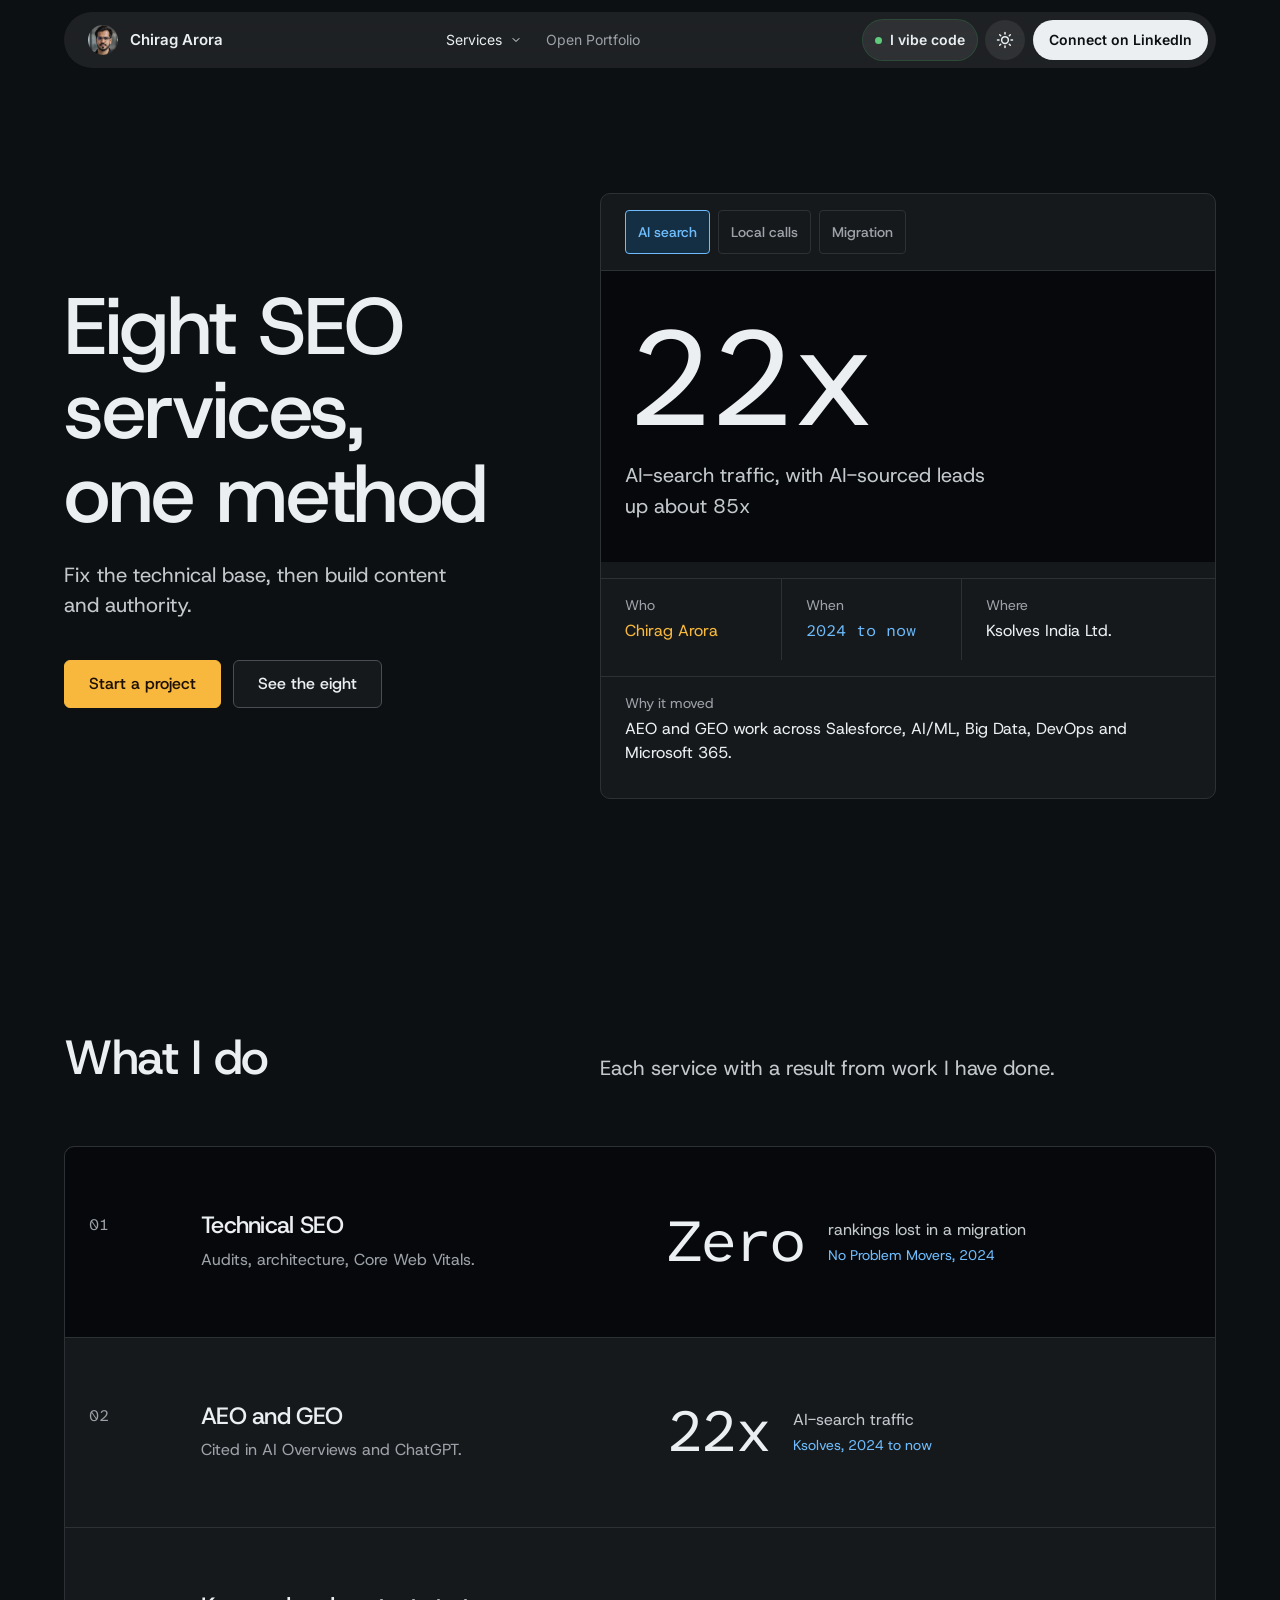
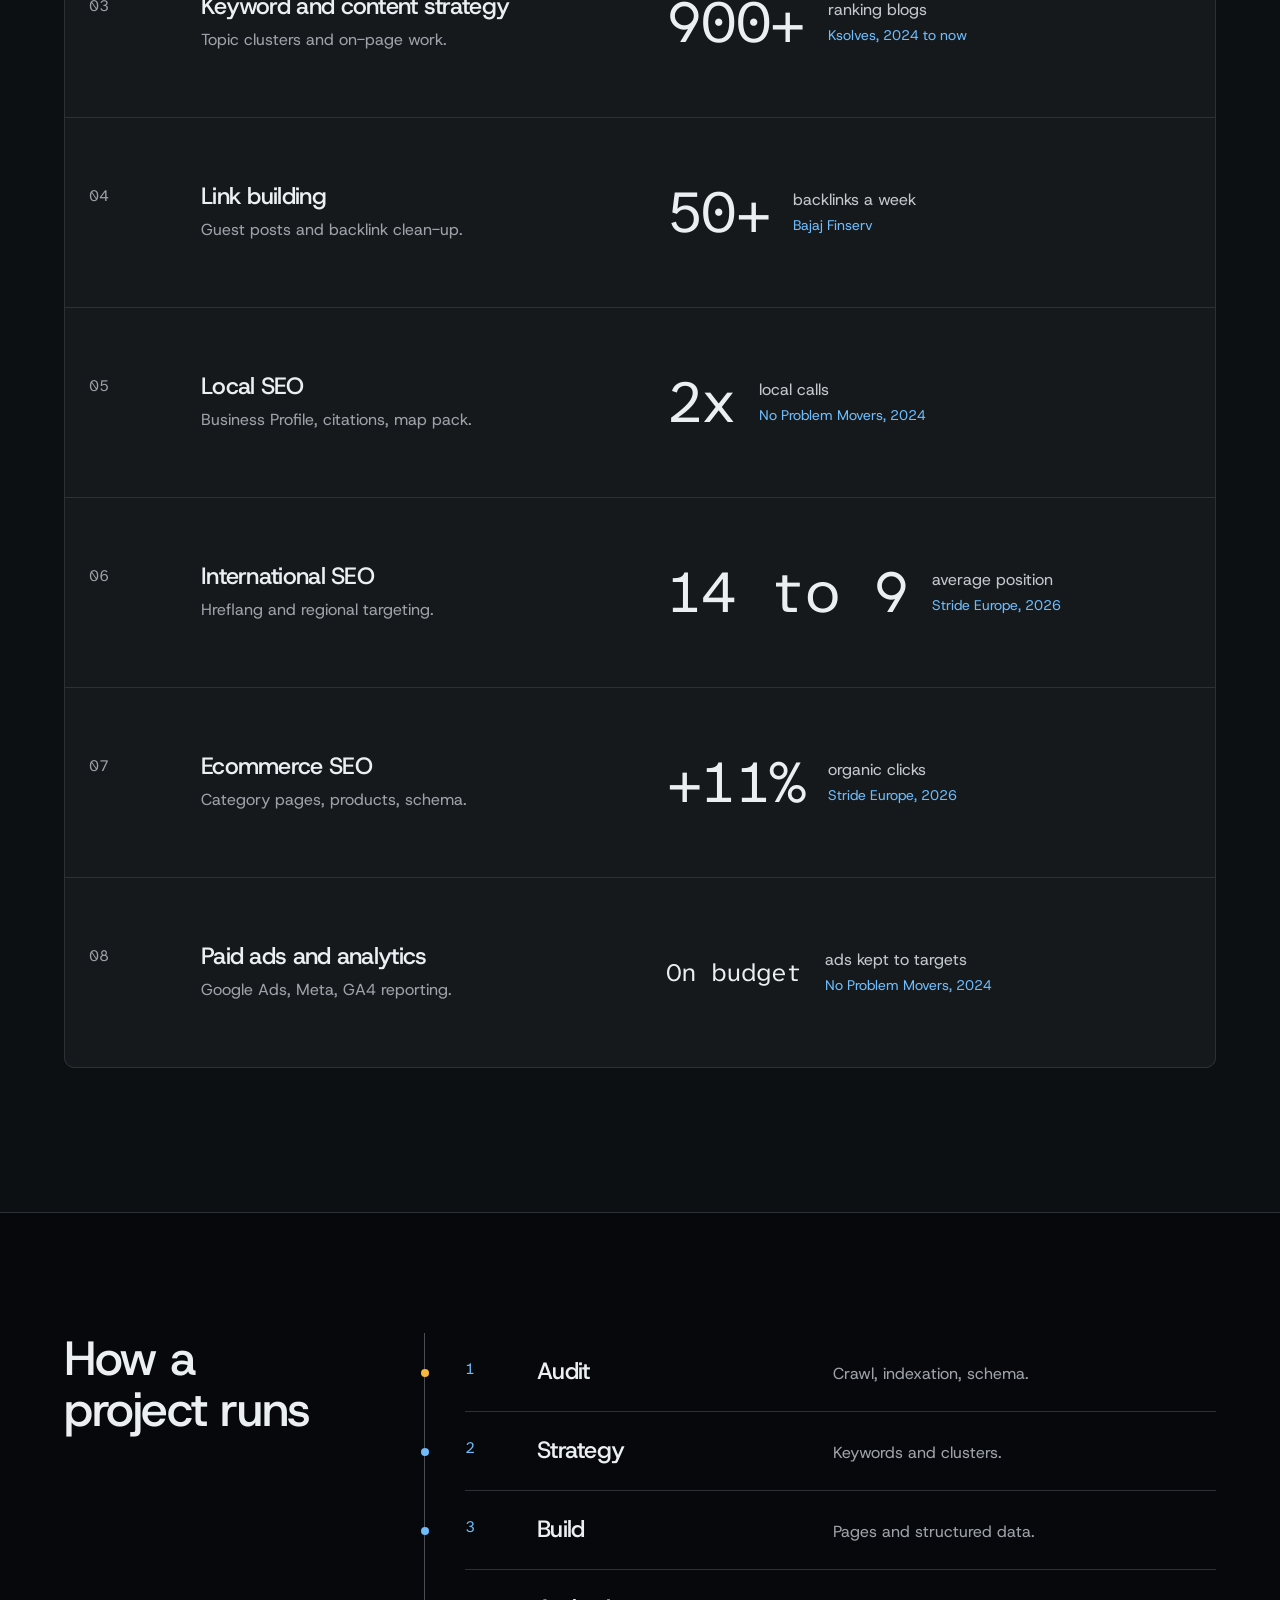
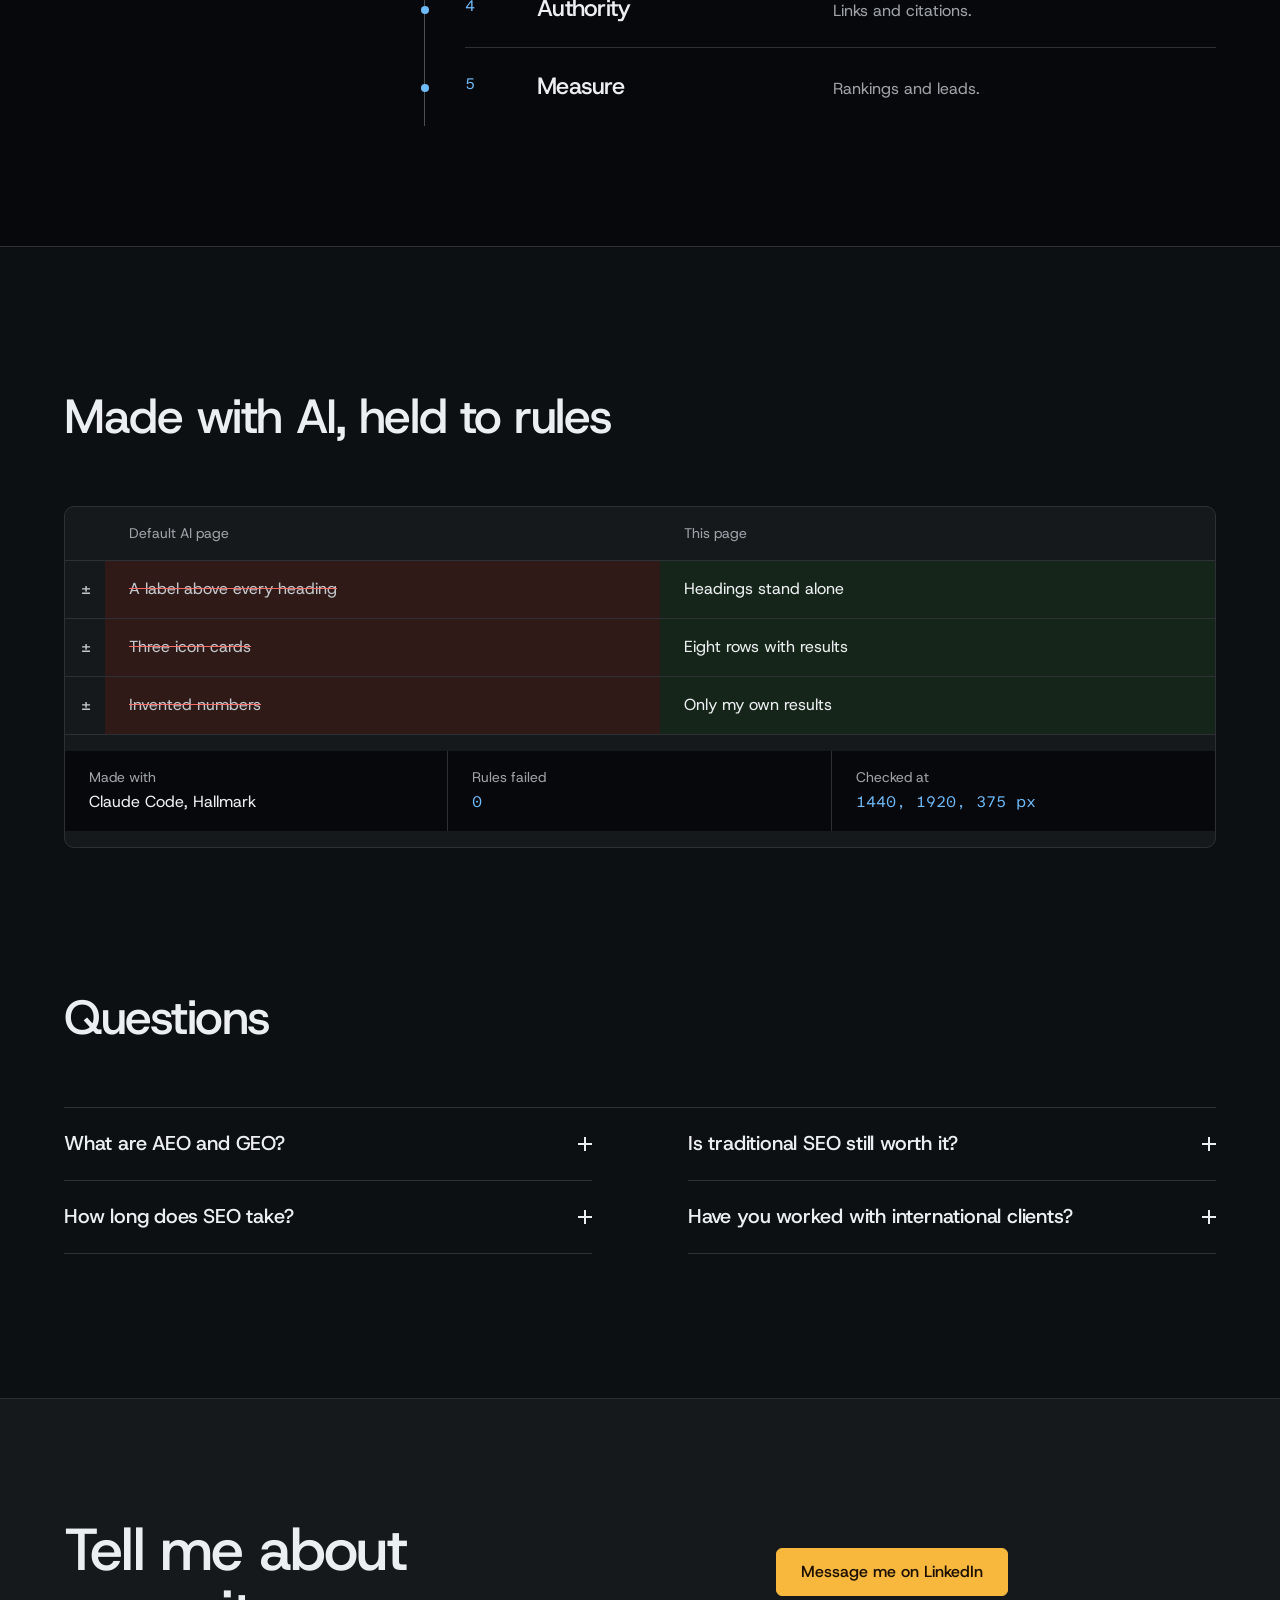
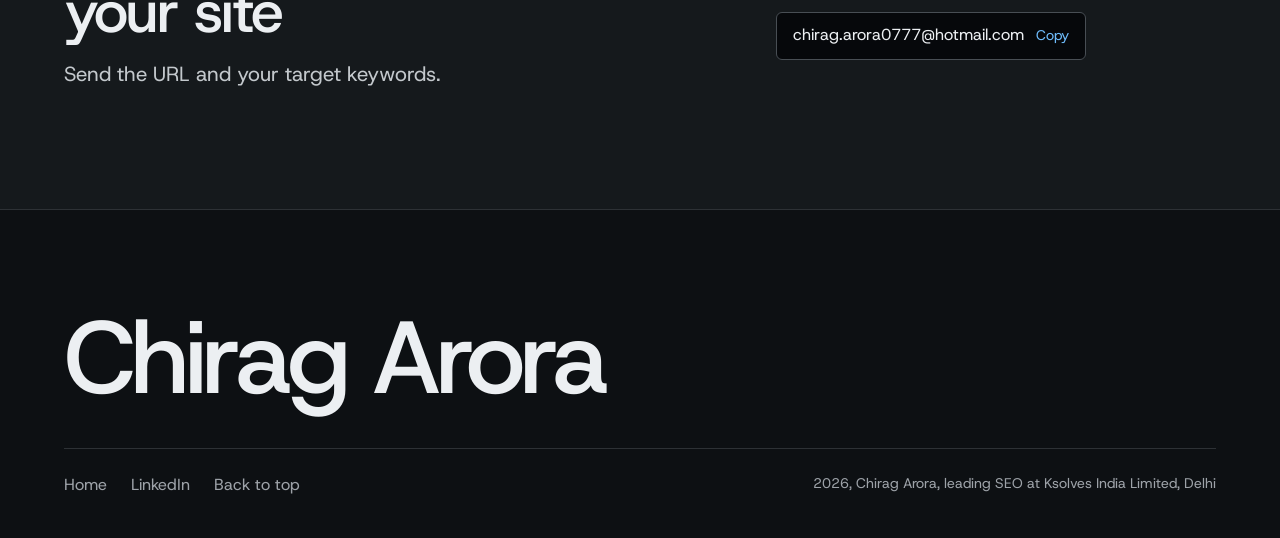
==== services/index.html @ da4d04bb "Add services page, services mega menu and Explore services link; update hero badge Co-Authored-By: C" ====
<!doctype html>
<html lang="en">
<head>
<meta charset="utf-8">
<meta name="viewport" content="width=device-width, initial-scale=1, viewport-fit=cover">
<meta name="robots" content="index, follow, max-image-preview:large, max-snippet:-1, max-video-preview:-1">
<title>SEO Services: Technical, AEO and GEO, International, Ecommerce | Chirag Arora</title>
<meta name="description" content="Eight SEO services from Chirag Arora, who leads SEO at Ksolves India Limited: technical SEO, AEO and GEO, keyword and content strategy, link building, local SEO, international SEO, ecommerce SEO, and paid ads with analytics.">
<link rel="canonical" href="https://ca0777.github.io/services/">
<link rel="icon" href="/favicon.svg" type="image/svg+xml">
<meta property="og:title" content="SEO Services | Chirag Arora">
<meta property="og:description" content="Technical SEO, AEO and GEO, keyword and content strategy, link building, local, international and ecommerce SEO.">
<meta property="og:url" content="https://ca0777.github.io/services/">
<meta property="og:image" content="https://ca0777.github.io/chirag-portrait.webp">
<meta name="twitter:card" content="summary_large_image">
<script>
  // Same saved-theme handling as the homepage: dark is the default.
  try { if (localStorage.getItem('theme') === 'light') document.documentElement.setAttribute('data-theme', 'light'); } catch (e) {}
</script>
<link rel="preconnect" href="https://fonts.googleapis.com">
<link rel="preconnect" href="https://fonts.gstatic.com" crossorigin>
<link href="https://fonts.googleapis.com/css2?family=Host+Grotesk:wght@400;500&family=Atkinson+Hyperlegible+Mono:wght@400;500&family=Inter:wght@400;500;600&display=swap" rel="stylesheet">
<link rel="stylesheet" href="page.css">
<script type="application/ld+json">
{
  "@context": "https://schema.org",
  "@type": "ProfessionalService",
  "@id": "https://ca0777.github.io/services/#service",
  "name": "SEO services by Chirag Arora",
  "url": "https://ca0777.github.io/services/",
  "provider": { "@id": "https://ca0777.github.io/#person" },
  "areaServed": ["India", "Canada", "Europe"],
  "hasOfferCatalog": {
    "@type": "OfferCatalog",
    "name": "SEO services",
    "itemListElement": [
      { "@type": "Offer", "itemOffered": { "@type": "Service", "name": "Technical SEO" } },
      { "@type": "Offer", "itemOffered": { "@type": "Service", "name": "AEO and GEO" } },
      { "@type": "Offer", "itemOffered": { "@type": "Service", "name": "Keyword and content strategy" } },
      { "@type": "Offer", "itemOffered": { "@type": "Service", "name": "Link building" } },
      { "@type": "Offer", "itemOffered": { "@type": "Service", "name": "Local SEO" } },
      { "@type": "Offer", "itemOffered": { "@type": "Service", "name": "International SEO" } },
      { "@type": "Offer", "itemOffered": { "@type": "Service", "name": "Ecommerce SEO" } },
      { "@type": "Offer", "itemOffered": { "@type": "Service", "name": "Paid ads and analytics" } }
    ]
  }
}
</script>
<noscript><style>.mega, .vibe-dropdown { display: none; }</style></noscript>
</head>
<body>

<header class="nav">
<div class="container">
<div class="nav-inner">
<a class="brand" href="../"><img src="../chirag-headshot.webp" alt="" width="30" height="30">Chirag Arora</a>
<ul class="nav-links" aria-label="Sections">
<li class="has-mega">
<button class="mega-trigger" type="button" aria-expanded="false" aria-controls="mega" aria-current="page">Services
<svg viewBox="0 0 24 24" aria-hidden="true"><path d="M6 9l6 6 6-6"/></svg></button>
<div class="mega" id="mega">
<div class="mega-panel">
<div class="mega-lead">
<div class="reading measured">22x<small>AI-search traffic at Ksolves India Ltd., 2024 to now</small></div>
<h3>SEO and AI-search growth for teams in India, Canada and Europe</h3>
<a class="btn" href="./#ledger">Explore services</a>
</div>
<div class="mega-body">
<a class="mega-title" href="./">Services</a>
<ul class="mega-list">
<li><a href="./#technical-seo"><span class="mega-ic"><svg viewBox="0 0 24 24" aria-hidden="true"><path d="M14.7 6.3a4 4 0 0 0-5.4 5.4L3 18l3 3 6.3-6.3a4 4 0 0 0 5.4-5.4l-2.6 2.6-2.4-.6-.6-2.4z"/></svg></span><span><strong>Technical SEO</strong><span>Crawl, render and index every page</span></span></a></li>
<li><a href="./#aeo-geo"><span class="mega-ic"><svg viewBox="0 0 24 24" aria-hidden="true"><path d="M12 3l2.4 5.6L20 11l-5.6 2.4L12 19l-2.4-5.6L4 11l5.6-2.4z"/></svg></span><span><strong>AEO and GEO</strong><span>Get cited in AI answers</span></span></a></li>
<li><a href="./#content-strategy"><span class="mega-ic"><svg viewBox="0 0 24 24" aria-hidden="true"><path d="M4 19V5M4 19h16M8 15l3-4 3 2 5-6"/></svg></span><span><strong>Keyword and content strategy</strong><span>Topics buyers actually search</span></span></a></li>
<li><a href="./#link-building"><span class="mega-ic"><svg viewBox="0 0 24 24" aria-hidden="true"><path d="M10 13a5 5 0 0 0 7.5.5l3-3a5 5 0 0 0-7-7l-1.7 1.7M14 11a5 5 0 0 0-7.5-.5l-3 3a5 5 0 0 0 7 7l1.7-1.7"/></svg></span><span><strong>Link building</strong><span>Authority from real mentions</span></span></a></li>
<li><a href="./#local-seo"><span class="mega-ic"><svg viewBox="0 0 24 24" aria-hidden="true"><path d="M12 21s-7-6.2-7-11.5A7 7 0 0 1 19 9.5C19 14.8 12 21 12 21z"/><circle cx="12" cy="9.5" r="2.5"/></svg></span><span><strong>Local SEO</strong><span>Profiles, citations, map pack</span></span></a></li>
<li><a href="./#international-seo"><span class="mega-ic"><svg viewBox="0 0 24 24" aria-hidden="true"><circle cx="12" cy="12" r="9"/><path d="M3 12h18M12 3c2.8 3 2.8 15 0 18M12 3c-2.8 3-2.8 15 0 18"/></svg></span><span><strong>International SEO</strong><span>Hreflang and regional markets</span></span></a></li>
<li><a href="./#ecommerce-seo"><span class="mega-ic"><svg viewBox="0 0 24 24" aria-hidden="true"><path d="M3 4h2.5l2.2 10.5h9.6L19.5 7H6.4"/><circle cx="9" cy="19" r="1.4"/><circle cx="17" cy="19" r="1.4"/></svg></span><span><strong>Ecommerce SEO</strong><span>Category and product pages</span></span></a></li>
<li><a href="./#paid-analytics"><span class="mega-ic"><svg viewBox="0 0 24 24" aria-hidden="true"><circle cx="12" cy="12" r="9"/><circle cx="12" cy="12" r="5"/><circle cx="12" cy="12" r="1"/></svg></span><span><strong>Paid ads and analytics</strong><span>Lead-gen with GA4 reporting</span></span></a></li>
</ul>
<div class="mega-foot"><span>Not sure which fits? Tell me about the site.</span><a class="btn" href="https://www.linkedin.com/in/chiragarora0777/" target="_blank" rel="noopener">Start a project</a></div>
</div>
</div>
</div>
</li>
<li><a href="../">Open Portfolio</a></li>
</ul>
<div class="nav-actions">
<div class="vibe-menu">
<button class="vibe-trigger" type="button" aria-haspopup="true" aria-expanded="false" aria-controls="vibe-dropdown"><span class="vibe-dot" aria-hidden="true"></span>I vibe code</button>
<div class="vibe-dropdown" id="vibe-dropdown" role="menu">
<a href="https://ca0777.github.io/freeware-work-activity-tracker/" target="_blank" rel="noopener" role="menuitem"><span><strong>Work Activity Tracker</strong><small>Live app</small></span><svg viewBox="0 0 24 24" aria-hidden="true"><path d="M7 17 17 7M8 7h9v9"/></svg></a>
<a href="https://ca0777.github.io/seo-release-guard/" target="_blank" rel="noopener" role="menuitem"><span><strong>SEO Release Guard</strong><small>Free Chrome extension</small></span><svg viewBox="0 0 24 24" aria-hidden="true"><path d="M7 17 17 7M8 7h9v9"/></svg></a>
</div>
</div>
<button class="theme-toggle" type="button" aria-label="Switch to light mode" title="Switch to light mode">
<svg viewBox="0 0 24 24" aria-hidden="true"><circle cx="12" cy="12" r="4.5"/><path d="M12 2v2M12 20v2M4.9 4.9l1.4 1.4M17.7 17.7l1.4 1.4M2 12h2M20 12h2M4.9 19.1l1.4-1.4M17.7 6.3l1.4-1.4"/></svg>
</button>
<a class="nbtn" href="https://www.linkedin.com/in/chiragarora0777/" target="_blank" rel="noopener"><span class="hide-sm">Connect on&nbsp;</span>LinkedIn</a>
</div>
</div>
</div>
</header>

<main>

<section class="hero" aria-labelledby="h1">
<div class="container hero-grid">
<div>
<h1 id="h1">Eight SEO services, one method</h1>
<p class="lead">Fix the technical base, then build content and authority.</p>
<div class="actions">
<a class="btn" href="https://www.linkedin.com/in/chiragarora0777/" target="_blank" rel="noopener">Start a project</a>
<a class="btn btn--quiet" href="#ledger">See the eight</a>
</div>
</div>
<div class="reading-panel" id="reading" aria-live="polite">
<div class="rp-head">
<div class="rp-chips" role="group" aria-label="Choose a result">
<button class="chip" type="button" data-r="0" aria-pressed="true">AI search</button>
<button class="chip" type="button" data-r="1" aria-pressed="false">Local calls</button>
<button class="chip" type="button" data-r="2" aria-pressed="false">Migration</button>
</div>
</div>
<output class="rp-body">
<div class="rp-value" id="rv">22x</div>
<p class="rp-what" id="rw">AI-search traffic, with AI-sourced leads up about 85x</p>
</output>
<dl class="rp-meta">
<div><dt>Who</dt><dd class="who">Chirag Arora</dd></div>
<div><dt>When</dt><dd class="when measured" id="rt">2024 to now</dd></div>
<div><dt>Where</dt><dd id="rc">Ksolves India Ltd.</dd></div>
</dl>
<dl class="rp-why"><dt>Why it moved</dt><dd id="ry">AEO and GEO work across Salesforce, AI/ML, Big Data, DevOps and Microsoft 365.</dd></dl>
</div>
</div>
</section>

<section class="ledger-sec" id="ledger" aria-labelledby="h-ledger">
<div class="container">
<div class="sec-head">
<h2 id="h-ledger">What I do</h2>
<p class="lead">Each service with a result from work I have done.</p>
</div>
<ol class="ledger">
<li class="row row--lead" id="technical-seo">
<div><h3>Technical SEO</h3><p>Audits, architecture, Core Web Vitals.</p></div>
<div class="proof"><span class="v">Zero</span><span class="what">rankings lost in a migration<span class="src">No Problem Movers, 2024</span></span></div>
</li>
<li class="row" id="aeo-geo">
<div><h3>AEO and GEO</h3><p>Cited in AI Overviews and ChatGPT.</p></div>
<div class="proof"><span class="v">22x</span><span class="what">AI-search traffic<span class="src">Ksolves, 2024 to now</span></span></div>
</li>
<li class="row" id="content-strategy">
<div><h3>Keyword and content strategy</h3><p>Topic clusters and on-page work.</p></div>
<div class="proof"><span class="v">900+</span><span class="what">ranking blogs<span class="src">Ksolves, 2024 to now</span></span></div>
</li>
<li class="row" id="link-building">
<div><h3>Link building</h3><p>Guest posts and backlink clean-up.</p></div>
<div class="proof"><span class="v">50+</span><span class="what">backlinks a week<span class="src">Bajaj Finserv</span></span></div>
</li>
<li class="row" id="local-seo">
<div><h3>Local SEO</h3><p>Business Profile, citations, map pack.</p></div>
<div class="proof"><span class="v">2x</span><span class="what">local calls<span class="src">No Problem Movers, 2024</span></span></div>
</li>
<li class="row" id="international-seo">
<div><h3>International SEO</h3><p>Hreflang and regional targeting.</p></div>
<div class="proof"><span class="v">14 to 9</span><span class="what">average position<span class="src">Stride Europe, 2026</span></span></div>
</li>
<li class="row" id="ecommerce-seo">
<div><h3>Ecommerce SEO</h3><p>Category pages, products, schema.</p></div>
<div class="proof"><span class="v">+11%</span><span class="what">organic clicks<span class="src">Stride Europe, 2026</span></span></div>
</li>
<li class="row" id="paid-analytics">
<div><h3>Paid ads and analytics</h3><p>Google Ads, Meta, GA4 reporting.</p></div>
<div class="proof"><span class="v v--text">On budget</span><span class="what">ads kept to targets<span class="src">No Problem Movers, 2024</span></span></div>
</li>
</ol>
</div>
</section>

<section class="trail-sec" aria-labelledby="h-trail">
<div class="container trail-wrap">
<h2 id="h-trail">How a project runs</h2>
<ol class="trail">
<li><div><h3>Audit</h3><p>Crawl, indexation, schema.</p></div></li>
<li><div><h3>Strategy</h3><p>Keywords and clusters.</p></div></li>
<li><div><h3>Build</h3><p>Pages and structured data.</p></div></li>
<li><div><h3>Authority</h3><p>Links and citations.</p></div></li>
<li><div><h3>Measure</h3><p>Rankings and leads.</p></div></li>
</ol>
</div>
</section>

<section class="diff-sec" aria-labelledby="h-diff">
<div class="container">
<div class="sec-head sec-head--solo">
<h2 id="h-diff">Made with AI, held to rules</h2>
</div>
<div class="diff" role="table" aria-label="What changed from a default AI page">
<div class="diff-cols" role="row"><span role="columnheader"></span><span role="columnheader">Default AI page</span><span role="columnheader">This page</span></div>
<div class="diff-row" role="row"><b role="cell">&plusmn;</b><span class="minus" role="cell">A label above every heading</span><span class="plus" role="cell">Headings stand alone</span></div>
<div class="diff-row" role="row"><b role="cell">&plusmn;</b><span class="minus" role="cell">Three icon cards</span><span class="plus" role="cell">Eight rows with results</span></div>
<div class="diff-row" role="row"><b role="cell">&plusmn;</b><span class="minus" role="cell">Invented numbers</span><span class="plus" role="cell">Only my own results</span></div>
<dl class="diff-note">
<div><dt>Made with</dt><dd>Claude Code, Hallmark</dd></div>
<div><dt>Rules failed</dt><dd class="measured" id="lint-fail">0</dd></div>
<div><dt>Checked at</dt><dd class="measured">1440, 1920, 375 px</dd></div>
</dl>
</div>
</div>
</section>

<section class="faq-sec" id="faq" aria-labelledby="h-faq">
<div class="container faq-wrap">
<h2 id="h-faq">Questions</h2>
<div class="faqs">
<details class="faq"><summary><span>What are AEO and GEO?</span><span class="faq-ic" aria-hidden="true"></span></summary>
<p>Work that gets your brand cited in AI answers.</p></details>
<details class="faq"><summary><span>Is traditional SEO still worth it?</span><span class="faq-ic" aria-hidden="true"></span></summary>
<p>Yes. AI answers pull from pages that already rank.</p></details>
<details class="faq"><summary><span>How long does SEO take?</span><span class="faq-ic" aria-hidden="true"></span></summary>
<p>Technical fixes in weeks, content in three to six months.</p></details>
<details class="faq"><summary><span>Have you worked with international clients?</span><span class="faq-ic" aria-hidden="true"></span></summary>
<p>Yes. India, Canada and Europe.</p></details>
</div>
</div>
</div>
</section>

<section class="close" id="contact" aria-labelledby="h-close">
<div class="container close-grid">
<div>
<h2 id="h-close">Tell me about your site</h2>
<p class="lead">Send the URL and your target keywords.</p>
</div>
<div class="side">
<a class="btn" href="https://www.linkedin.com/in/chiragarora0777/" target="_blank" rel="noopener">Message me on LinkedIn</a>
<button class="copy" id="copy-email" type="button" data-copy="chirag.arora0777@hotmail.com"><span>chirag.arora0777@hotmail.com</span><small>Copy</small></button>
</div>
</div>
</section>

</main>

<footer>
<div class="container">
<p class="mast">Chirag Arora</p>
<nav class="foot-links" aria-label="Footer">
<a href="../">Home</a>
<a href="https://www.linkedin.com/in/chiragarora0777/" target="_blank" rel="noopener">LinkedIn</a>
<a href="#h1">Back to top</a>
<span>2026, Chirag Arora, leading SEO at Ksolves India Limited, Delhi</span>
</nav>
</div>
</footer>

<script>
(function () {
  var R = [
    { v: '22x', w: 'AI-search traffic, with AI-sourced leads up about 85x', t: '2024 to now', c: 'Ksolves India Ltd.', y: 'AEO and GEO work across Salesforce, AI/ML, Big Data, DevOps and Microsoft 365.' },
    { v: '2x', w: 'Local calls from the Mississauga location', t: '2024', c: 'No Problem Movers', y: 'Owned local SEO for the moving company’s Mississauga branch in Ontario, Canada.' },
    { v: 'Zero', w: 'Rankings lost moving the site from Wix to WordPress', t: '2024', c: 'No Problem Movers', y: 'Migrated the full site across platforms, keeping every ranking.' }
  ];
  var chips = [].slice.call(document.querySelectorAll('.rp-chips .chip'));
  function show(i) {
    var r = R[i];
    document.getElementById('rv').textContent = r.v;
    document.getElementById('rw').textContent = r.w;
    document.getElementById('rt').textContent = r.t;
    document.getElementById('rc').textContent = r.c;
    document.getElementById('ry').textContent = r.y;
    chips.forEach(function (c, j) { c.setAttribute('aria-pressed', j === i ? 'true' : 'false'); });
  }
  chips.forEach(function (c, i) { c.addEventListener('click', function () { show(i); }); });

  // Services mega menu: opens on hover (CSS), on click for touch and keyboard, closes on Escape or outside click
  var mm = document.querySelector('.has-mega'), mt = document.querySelector('.mega-trigger');
  mt.addEventListener('click', function () { var o = mm.classList.toggle('open'); mt.setAttribute('aria-expanded', o ? 'true' : 'false'); });
  document.addEventListener('click', function (e) { if (!mm.contains(e.target)) { mm.classList.remove('open'); mt.setAttribute('aria-expanded', 'false'); } });
  document.addEventListener('keydown', function (e) { if (e.key === 'Escape') { mm.classList.remove('open'); mt.setAttribute('aria-expanded', 'false'); } });

  // Vibe menu, as on the homepage
  var vibeMenu = document.querySelector('.vibe-menu'), vibeTrigger = document.querySelector('.vibe-trigger');
  vibeTrigger.addEventListener('click', function () { var o = vibeMenu.classList.toggle('open'); vibeTrigger.setAttribute('aria-expanded', o ? 'true' : 'false'); });
  document.addEventListener('click', function (e) { if (!vibeMenu.contains(e.target)) { vibeMenu.classList.remove('open'); vibeTrigger.setAttribute('aria-expanded', 'false'); } });
  document.addEventListener('keydown', function (e) { if (e.key === 'Escape') { vibeMenu.classList.remove('open'); vibeTrigger.setAttribute('aria-expanded', 'false'); vibeTrigger.focus(); } });

  // Copy email
  var cp = document.getElementById('copy-email');
  cp.addEventListener('click', function () {
    var s = cp.querySelector('small');
    if (navigator.clipboard) navigator.clipboard.writeText(cp.getAttribute('data-copy')).then(function () { s.textContent = 'Copied'; setTimeout(function () { s.textContent = 'Copy'; }, 1800); }, function () {});
  });

  // Theme toggle (shares the homepage's saved choice)
  var root = document.documentElement, btn = document.querySelector('.theme-toggle');
  btn.addEventListener('click', function () {
    var light = root.getAttribute('data-theme') !== 'light';
    if (light) root.setAttribute('data-theme', 'light'); else root.removeAttribute('data-theme');
    try { localStorage.setItem('theme', light ? 'light' : 'dark'); } catch (e) {}
  });
})();
</script>
</body>
</html>
---- services/page.css ----
/* Hallmark · shape: Ledger index (own composition) · genre: modern-minimal · theme: Console (deal 3/3, seed seo-services-pillar-senior-9f2d·945aabde·2026-11-11·r0) · job: hire · draw: manual
 * hero: Stage · nav: floating pill (the site-wide nav, kept as asked) · footer: mast · imagery: none, the readings are the pictures · signature: the 22x reading switcher in the hero · console: graphite
 * axes: dark/grotesk-sans/chromatic-amber · posture: restrained · contrast: pass · fold: pass · v2.0.0 */
/* Hallmark · pre-emit critique: P4 H4 E4 S4 R4 V4 · weakest: S, the ledger rows could belong to any consultant; each row now carries its own measured result and client from the real record */
/* Hallmark · waive 42 · floating pill nav with the vibe menu and links · the user asked for the same top menu as the rest of the site, a floating pill, and named the Services hover panel */
@import url("./tokens.css");
@import url("./base.css");

:root {
  --font-nav: "Inter", ui-sans-serif, system-ui, sans-serif;
  --nav-glass: color-mix(in oklab, var(--color-ink) 8%, transparent);
  --nav-glass-hover: color-mix(in oklab, var(--color-ink) 14%, transparent);
  --ok-ring: color-mix(in oklab, var(--color-ok) 24%, transparent);
  --ok-ring-strong: color-mix(in oklab, var(--color-ok) 46%, transparent);
  --ok-halo: color-mix(in oklab, var(--color-ok) 10%, transparent);
  --menu-shadow: 0 24px 70px color-mix(in oklab, var(--color-paper-3) 70%, transparent);
  --rule-soft: color-mix(in oklab, var(--color-rule) 70%, transparent);
}

/* ---------- Nav: the site-wide floating pill ---------- */
.nav { position: sticky; top: 0; z-index: var(--z-sticky-nav); padding-block: var(--space-sm); font-family: var(--font-nav); }
.nav-inner { display: flex; align-items: center; justify-content: space-between; gap: var(--space-md); background: var(--nav-glass); -webkit-backdrop-filter: blur(16px); backdrop-filter: blur(16px); border-radius: 40px; padding: var(--space-xs) var(--space-xs) var(--space-xs) var(--space-lg); }
.brand { display: flex; align-items: center; gap: var(--space-sm); font-weight: 600; font-size: 15px; white-space: nowrap; text-decoration: none; }
.brand img { width: 30px; height: 30px; border-radius: 50%; object-fit: cover; }
.nav-links { display: flex; align-items: center; gap: var(--space-lg); font-size: 14px; color: var(--color-muted); list-style: none; margin: 0; padding: 0; }
.nav-links a, .nav-links button { white-space: nowrap; color: inherit; text-decoration: none; transition: color var(--dur-short) var(--ease-out); }
.nav-links a:hover, .nav-links button:hover, .nav-links [aria-current="page"] { color: var(--color-ink); }
.nav-actions { display: flex; align-items: center; gap: var(--space-xs); }
.nbtn { display: inline-flex; align-items: center; min-height: 40px; padding: 0 var(--space-md); border: 0; border-radius: 40px; font: 600 14px/1 var(--font-nav); white-space: nowrap; cursor: pointer; text-decoration: none; background: var(--color-ink); color: var(--color-paper); transition: transform var(--dur-short) var(--ease-out), background-color var(--dur-short) var(--ease-out); }
.nbtn:hover { background: var(--color-ink-2); }
.nbtn:active { transform: translateY(1px); }
.nbtn:disabled, .nbtn[aria-disabled="true"] { opacity: .55; cursor: not-allowed; }
.theme-toggle { width: 40px; height: 40px; border: 0; border-radius: 50%; background: var(--nav-glass); color: var(--color-ink); display: grid; place-items: center; cursor: pointer; transition: background-color var(--dur-short) var(--ease-out); }
.theme-toggle:hover { background: var(--nav-glass-hover); }
.theme-toggle svg { width: 18px; height: 18px; fill: none; stroke: currentColor; stroke-width: 2; stroke-linecap: round; stroke-linejoin: round; }

/* Vibe menu (kept from the live site) */
.vibe-menu { position: relative; isolation: isolate; }
.vibe-trigger { height: 40px; padding: 0 var(--space-sm); border: 0; border-radius: 40px; background: var(--nav-glass); color: var(--color-ink); cursor: pointer; display: flex; align-items: center; gap: var(--space-xs); font: 600 14px/1 var(--font-nav); position: relative; box-shadow: 0 0 0 1px var(--ok-ring); transition: background-color var(--dur-short) var(--ease-out); }
.vibe-trigger:hover, .vibe-menu.open .vibe-trigger, .vibe-menu:focus-within .vibe-trigger { background: var(--color-paper-2); }
.vibe-dot { width: 7px; height: 7px; flex: none; border-radius: 50%; background: var(--color-ok); }
.vibe-dropdown { position: absolute; top: calc(100% + 12px); right: 0; width: 290px; padding: var(--space-xs); border-radius: 16px; background: var(--color-paper-2); box-shadow: var(--menu-shadow); opacity: 0; visibility: hidden; transition: opacity var(--dur-short) var(--ease-out), visibility var(--dur-short); z-index: var(--z-dropdown); }
.vibe-menu:hover .vibe-dropdown, .vibe-menu.open .vibe-dropdown, .vibe-menu:focus-within .vibe-dropdown { opacity: 1; visibility: visible; }
.vibe-dropdown a { min-height: 74px; padding: var(--space-sm) var(--space-md); border-radius: 12px; display: flex; align-items: center; justify-content: space-between; gap: var(--space-sm); text-decoration: none; transition: background-color var(--dur-short) var(--ease-out); }
.vibe-dropdown a:hover { background: var(--color-paper-3); }
.vibe-dropdown strong, .vibe-dropdown small { display: block; }
.vibe-dropdown strong { font-size: 14px; }
.vibe-dropdown small { margin-top: var(--space-3xs); color: var(--color-ok); font-size: 12px; }
.vibe-dropdown svg { width: 18px; height: 18px; fill: none; stroke: currentColor; stroke-width: 1.8; stroke-linecap: round; stroke-linejoin: round; }

/* Services mega menu */
.has-mega { position: static; }
.mega-trigger { background: none; border: 0; padding: 0; font: inherit; cursor: pointer; display: inline-flex; align-items: center; gap: var(--space-xs); }
.mega-trigger svg { width: 12px; height: 12px; fill: none; stroke: currentColor; stroke-width: 2; stroke-linecap: round; stroke-linejoin: round; transition: transform var(--dur-short) var(--ease-out); }
.has-mega:hover .mega-trigger svg, .has-mega.open .mega-trigger svg { transform: rotate(180deg); }
.nav .container { position: relative; }
.mega { position: absolute; left: var(--gutter); right: var(--gutter); top: 100%; padding-top: var(--space-xs); opacity: 0; visibility: hidden; transition: opacity var(--dur-short) var(--ease-out), visibility var(--dur-short); z-index: var(--z-dropdown); font-family: var(--font-nav); }
.has-mega:hover .mega, .has-mega.open .mega, .has-mega:focus-within .mega { opacity: 1; visibility: visible; }
.mega-panel { display: grid; grid-template-columns: minmax(0, 5fr) minmax(0, 8fr); background: var(--color-paper-3); border: 1px solid var(--color-rule); border-radius: 20px; overflow: hidden; color: var(--color-ink); }
.mega-lead { display: flex; flex-direction: column; justify-content: flex-end; gap: var(--space-md); padding: var(--space-xl) var(--space-lg); border-right: 1px solid var(--color-rule); background: var(--color-paper-2); min-height: 380px; }
.mega-lead .reading { font-family: var(--font-outlier); font-size: var(--text-3xl); letter-spacing: -.04em; line-height: 1; font-variant-numeric: tabular-nums slashed-zero; margin-bottom: auto; }
.mega-lead .reading small { display: block; margin-top: var(--space-xs); font: 400 13px/1.4 var(--font-nav); letter-spacing: 0; color: var(--color-muted); }
.mega-lead h3 { font-family: var(--font-display); font-size: var(--text-xl); letter-spacing: -.02em; max-width: 22ch; }
.mega-body { padding: var(--space-xl) var(--space-xl) var(--space-lg); display: grid; gap: var(--space-md); }
.mega-title { display: flex; align-items: center; gap: var(--space-xs); font: 600 var(--text-xl)/1.1 var(--font-nav); letter-spacing: -.02em; color: var(--color-ink-2); text-decoration: none; }
.mega-list { list-style: none; margin: 0; padding: 0; display: grid; grid-template-columns: 1fr 1fr; column-gap: var(--space-xl); }
.mega-list li { border-bottom: 1px solid var(--color-rule); }
.mega-list a { display: grid; grid-template-columns: 44px minmax(0, 1fr); gap: var(--space-md); align-items: center; padding: var(--space-md) 0; text-decoration: none; transition: background-color var(--dur-short) var(--ease-out); }
.mega-list a:hover strong { color: var(--color-accent); }
.mega-ic { width: 44px; height: 44px; border-radius: 12px; display: grid; place-items: center; background: var(--color-paper-2); border: 1px solid var(--color-rule); color: var(--color-ink-2); }
.mega-ic svg { width: 20px; height: 20px; fill: none; stroke: currentColor; stroke-width: 1.7; stroke-linecap: round; stroke-linejoin: round; }
.mega-list strong { display: block; font-size: 15px; font-weight: 600; transition: color var(--dur-short) var(--ease-out); }
.mega-list span span { display: block; font-size: 13px; color: var(--color-muted); line-height: 1.4; }
.mega-foot { display: flex; align-items: center; justify-content: space-between; gap: var(--space-md); padding-top: var(--space-xs); font-size: 14px; color: var(--color-muted); }

/* ---------- Page controls ---------- */
.btn { display: inline-flex; align-items: center; gap: var(--space-xs); min-height: 48px; padding: 0 var(--space-lg); border: 1px solid var(--color-accent); border-radius: var(--radius-pill); background: var(--color-accent); color: var(--color-accent-ink); font: 500 var(--text-md)/1 var(--font-body); text-decoration: none; cursor: pointer; white-space: nowrap; transition: background-color var(--dur-short) var(--ease-out), border-color var(--dur-short) var(--ease-out); }
.btn:hover { background: color-mix(in oklab, var(--color-accent) 88%, var(--color-ink)); }
.btn:active { transform: translateY(1px); }
.btn:disabled, .btn[aria-disabled="true"] { opacity: .55; cursor: not-allowed; }
.btn--quiet { background: var(--color-paper-2); border-color: var(--color-rule-2); color: var(--color-ink); }
.btn--quiet:hover { background: var(--color-paper-3); }
.actions { display: flex; flex-wrap: wrap; gap: var(--space-sm); }
.measured { font-family: var(--font-outlier); font-variant-numeric: tabular-nums slashed-zero; }
.chip { display: inline-flex; align-items: center; min-height: 44px; padding: 0 var(--space-sm); border: 1px solid var(--color-rule); border-radius: 4px; background: transparent; color: var(--color-muted); font: 500 var(--text-sm)/1 var(--font-body); cursor: pointer; transition: background-color var(--dur-short) var(--ease-out), color var(--dur-short) var(--ease-out); }
.chip:hover { color: var(--color-ink); }
.chip:active { transform: translateY(1px); }
.chip[aria-pressed="true"] { background: var(--color-cool-soft); border-color: var(--color-cool); color: var(--color-cool); }

/* ---------- Hero: Stage ---------- */
.hero { min-height: calc(100svh - 68px); display: grid; align-items: center; padding-block: var(--space-2xl); }
.hero-grid { display: grid; grid-template-columns: minmax(0, 5fr) minmax(0, 7fr); gap: var(--space-3xl); align-items: center; }
.hero h1 { max-width: 12ch; }
.hero .lead { margin-top: var(--space-lg); color: var(--color-ink-2); max-width: 30ch; }
.hero .actions { margin-top: var(--space-xl); }
.reading-panel { color: var(--color-ink); background: var(--color-paper-2); border: 1px solid var(--color-rule); border-radius: var(--radius-card); overflow: hidden; }
.rp-head { display: flex; justify-content: flex-start; align-items: center; gap: var(--space-md); padding: var(--space-md) var(--space-lg); border-bottom: 1px solid var(--color-rule); }
.rp-head p { color: var(--color-muted); font-size: var(--text-sm); }
.rp-chips { display: flex; flex-wrap: wrap; gap: var(--space-xs); }
.rp-body { display: block; padding: var(--space-xl) var(--space-lg); background: var(--color-paper-3); }
.rp-value { font-family: var(--font-outlier); font-size: clamp(5rem, 11vw, 9.5rem); line-height: .95; letter-spacing: -.05em; font-variant-numeric: tabular-nums slashed-zero; color: var(--color-ink); }
.rp-what { margin-top: var(--space-md); font-size: var(--text-lg); color: var(--color-ink-2); max-width: 28ch; }
.rp-meta { display: grid; grid-template-columns: 1fr 1fr 1.4fr; border-top: 1px solid var(--color-rule); }
.rp-meta div { padding: var(--space-md) var(--space-lg); border-right: 1px solid var(--color-rule); }
.rp-meta div:last-child { border-right: 0; }
.rp-meta dt { font-size: var(--text-sm); color: var(--color-muted); }
.rp-meta dd { margin: var(--space-3xs) 0 0; }
.who { color: var(--color-accent); }
.when { color: var(--color-cool); }
.rp-why { padding: var(--space-md) var(--space-lg); border-top: 1px solid var(--color-rule); }
.rp-why dt { font-size: var(--text-sm); color: var(--color-muted); }
.rp-why dd { margin: var(--space-3xs) 0 0; color: var(--color-ink); }

/* ---------- Ledger ---------- */
.ledger-sec { padding-block: var(--section-gap-s) var(--section-gap); }
.sec-head { display: grid; grid-template-columns: minmax(0, 5fr) minmax(0, 7fr); gap: var(--space-3xl); align-items: end; margin-bottom: var(--space-2xl); }
.sec-head--solo { grid-template-columns: minmax(0, 1fr); }
.sec-head .lead { color: var(--color-ink-2); justify-self: start; max-width: 36ch; }
.ledger { list-style: none; margin: 0; padding: 0; border: 1px solid var(--color-rule); border-radius: var(--radius-card); background: var(--color-rule); display: grid; gap: var(--rule-hair); overflow: hidden; counter-reset: svc; }
.row { background: var(--color-paper-2); display: grid; grid-template-columns: 72px minmax(0, 5fr) minmax(0, 6fr); gap: var(--space-xl); align-items: center; padding: var(--space-2xl) var(--space-xl) var(--space-2xl) var(--space-lg); counter-increment: svc; scroll-margin-top: var(--space-3xl); }
.row::before { content: counter(svc, decimal-leading-zero); font-family: var(--font-outlier); color: var(--color-muted); font-size: var(--text-md); align-self: start; padding-top: var(--space-3xs); }
.row h3 { font-size: var(--text-title); }
.row p { margin-top: var(--space-xs); color: var(--color-muted); max-width: 38ch; }
.row .proof { display: grid; grid-template-columns: minmax(0, auto) minmax(0, 1fr); gap: var(--space-lg); align-items: center; }
.row .proof .v { font-family: var(--font-outlier); font-size: var(--text-display-s); letter-spacing: -.04em; line-height: 1; color: var(--color-ink); font-variant-numeric: tabular-nums slashed-zero; white-space: nowrap; }
.row .proof .v--text { font-size: var(--text-xl); white-space: normal; max-width: 12ch; line-height: 1.1; }
.row .proof .what { color: var(--color-ink-2); }
.row .proof .src { display: block; margin-top: var(--space-3xs); font-size: var(--text-sm); color: var(--color-cool); }
.row--lead { background: var(--color-paper-3); }

/* ---------- Trail ---------- */
.trail-sec { background: var(--color-paper-3); padding-block: var(--section-gap-s); border-block: 1px solid var(--color-rule); }
.trail-wrap { display: grid; grid-template-columns: minmax(0, 3fr) minmax(0, 9fr); gap: var(--space-3xl); align-items: start; }
.trail-wrap h2 { max-width: 12ch; }
.trail { list-style: none; counter-reset: t; margin: 0; padding: 0 0 0 var(--space-xl); border-left: 1px solid var(--color-rule-2); display: grid; gap: 0; }
.trail li { position: relative; counter-increment: t; padding: var(--space-lg) 0; border-bottom: 1px solid var(--color-rule); display: grid; grid-template-columns: 56px minmax(0, 1fr); gap: var(--space-md); }
.trail li::before { content: counter(t); grid-column: 1; font-family: var(--font-outlier); color: var(--color-cool); }
.trail li:last-child { border-bottom: 0; }
.trail li::after { content: ""; position: absolute; left: calc(-1 * var(--space-xl) - 4px); top: calc(var(--space-lg) + var(--space-sm)); width: var(--space-xs); height: var(--space-xs); border-radius: 50%; background: var(--color-cool); }
.trail li:first-child::after { background: var(--color-accent); }
.trail li > div { display: grid; grid-template-columns: minmax(0, 4fr) minmax(0, 6fr); gap: var(--space-xl); align-items: baseline; }
.trail h3 { font-size: var(--text-title); }
.trail p { color: var(--color-muted); max-width: none; }

/* ---------- Diff: how this page was made ---------- */
.diff-sec { padding-block: var(--section-gap); }
.diff { border: 1px solid var(--color-rule); border-radius: var(--radius-card); overflow: hidden; background: var(--color-paper-2); }
.diff-cols, .diff-row { display: grid; grid-template-columns: 40px minmax(0, 1fr) minmax(0, 1fr); }
.diff-cols { border-bottom: 1px solid var(--color-rule); color: var(--color-muted); font-size: var(--text-sm); }
.diff-cols span, .diff-row span, .diff-row b { padding: var(--space-md) var(--space-lg); }
.diff-row { border-bottom: 1px solid var(--color-rule); }
.diff-row b { font: 500 var(--text-md)/1.5 var(--font-outlier); color: var(--color-ink-2); padding-inline: var(--space-md); }
.diff-row .minus { background: var(--color-bad-soft); text-decoration: line-through; text-decoration-color: var(--color-bad); color: var(--color-ink-2); }
.diff-row .plus { background: var(--color-ok-soft); }
.diff-note { display: grid; grid-template-columns: repeat(3, minmax(0, 1fr)); background: var(--color-paper-3); }
.diff-note div { padding: var(--space-md) var(--space-lg); border-right: 1px solid var(--color-rule); }
.diff-note div:last-child { border-right: 0; }
.diff-note dt { font-size: var(--text-sm); color: var(--color-muted); }
.diff-note dd { margin: var(--space-3xs) 0 0; }
.diff-note .measured { color: var(--color-cool); }

/* ---------- Questions ---------- */
.faq-sec { padding-block: 0 var(--section-gap); }
.faq-wrap { display: grid; grid-template-columns: minmax(0, 1fr); gap: var(--space-2xl); align-items: start; }
.faq-wrap h2 { max-width: 10ch; }
.faqs { display: grid; grid-template-columns: repeat(2, minmax(0, 1fr)); column-gap: var(--space-3xl); border-top: 1px solid var(--color-rule); align-items: start; }
.faqs .faq:nth-child(2) { border-top: 0; }
.faq { border-bottom: 1px solid var(--color-rule); }
.faq summary { list-style: none; cursor: pointer; display: flex; justify-content: space-between; gap: var(--space-lg); align-items: center; min-height: 72px; font-size: var(--text-lg); font-weight: 500; letter-spacing: -.01em; }
.faq summary::-webkit-details-marker { display: none; }
.faq summary:hover { color: var(--color-accent); }
.faq-ic { flex: none; width: 14px; height: 14px; position: relative; }
.faq-ic::before, .faq-ic::after { content: ""; position: absolute; left: 0; right: 0; top: 6px; height: 2px; background: currentColor; }
.faq-ic::after { transform: rotate(90deg); }
.faq[open] .faq-ic::after { transform: none; }
.faq p { padding: 0 var(--space-2xl) var(--space-lg) 0; color: var(--color-muted); }

/* ---------- Close ---------- */
.close { background: var(--color-paper-2); border-block: 1px solid var(--color-rule); padding-block: var(--section-gap-s); }
.close-grid { display: grid; grid-template-columns: minmax(0, 7fr) minmax(0, 5fr); gap: var(--space-3xl); align-items: center; }
.close h2 { max-width: 14ch; font-size: var(--text-display-s); }
.close .lead { margin-top: var(--space-md); color: var(--color-ink-2); max-width: 34ch; }
.close .side { display: grid; gap: var(--space-md); justify-items: start; }
.copy { white-space: nowrap; display: inline-flex; align-items: center; gap: var(--space-sm); min-height: 48px; padding: 0 var(--space-md); background: var(--color-paper-3); border: 1px solid var(--color-rule-2); border-radius: var(--radius-pill); color: var(--color-ink); cursor: pointer; }
.copy:hover { border-color: var(--color-muted); }
.copy:active { transform: translateY(1px); }
.copy small { color: var(--color-cool); font-size: var(--text-sm); }

/* ---------- Footer: mast ---------- */
footer { padding-block: var(--space-3xl) var(--space-xl); }
.mast { font-size: clamp(3rem, 8vw, 7rem); font-weight: 500; letter-spacing: -.045em; line-height: 1; margin: 0; }
.foot-links { display: flex; flex-wrap: wrap; gap: var(--space-lg); margin-top: var(--space-xl); padding-top: var(--space-lg); border-top: 1px solid var(--color-rule); color: var(--color-muted); }
.foot-links a { text-decoration: none; }
.foot-links a:hover { color: var(--color-ink); }
.foot-links span { margin-left: auto; font-size: var(--text-sm); }

/* ---------- Responsive ---------- */
@media (max-width: 60rem) {
  .nav-links { display: none; }
  .hero { min-height: 0; }
  .hero-grid, .sec-head, .trail-wrap, .faq-wrap, .close-grid { grid-template-columns: minmax(0, 1fr); gap: var(--space-xl); }
  .row { grid-template-columns: minmax(0, 1fr); gap: var(--space-md); padding: var(--space-lg); }
  .row::before { padding: 0; }
  .row .proof { grid-template-columns: minmax(0, 1fr); gap: var(--space-xs); }
  .rp-meta { grid-template-columns: 1fr 1fr; }
  .rp-meta div:nth-child(2) { border-right: 0; }
  .rp-meta div:nth-child(3) { grid-column: 1 / -1; border-top: 1px solid var(--color-rule); border-right: 0; }
  .diff-cols, .diff-row { grid-template-columns: 32px minmax(0, 1fr); }
  .diff-cols span:nth-child(3), .diff-row span:nth-child(3) { grid-column: 2; }
  .diff-note { grid-template-columns: minmax(0, 1fr); }
  .diff-note div { border-right: 0; border-bottom: 1px solid var(--color-rule); }
  .faq p { padding-right: 0; }
  .faqs { grid-template-columns: minmax(0, 1fr); }
  .foot-links span { margin-left: 0; flex-basis: 100%; }
}
@media (max-width: 75rem) { .nav-links { gap: var(--space-md); } }
@media (max-width: 40rem) {
  .nav-inner { padding-left: var(--space-md); gap: var(--space-xs); }
  .nav-actions { gap: var(--space-2xs); }
  .brand { font-size: 14px; }
  .vibe-trigger { padding: 0 var(--space-sm); }
  .nbtn .hide-sm { display: none; }
}
@media (prefers-reduced-motion: reduce) {
  .btn, .nbtn, .chip, .mega, .vibe-dropdown, .mega-trigger svg { transition: none; }
}

/* ---------- Light mode: Console's paper colourway, shared with the homepage toggle ---------- */
:root[data-theme="light"] {
  color-scheme: light;
  --color-paper: oklch(98% 0.006 85); --color-paper-2: oklch(95.5% 0.007 85); --color-paper-3: oklch(92% 0.008 85);
  --color-ink: oklch(19% 0.010 60); --color-ink-2: oklch(32% 0.012 60); --color-muted: oklch(45% 0.012 60);
  --color-rule: oklch(86% 0.01 85); --color-rule-2: oklch(72% 0.012 85);
  --color-accent: oklch(54% 0.14 70); --color-accent-ink: oklch(98% 0.006 85); --color-accent-soft: oklch(92% 0.05 80); --color-focus: oklch(54% 0.14 70);
  --color-cool: oklch(52% 0.14 250); --color-cool-soft: oklch(93% 0.04 250);
  --color-ok: oklch(45% 0.13 150); --color-ok-soft: oklch(93% 0.05 150); --color-bad: oklch(50% 0.17 25); --color-bad-soft: oklch(93% 0.04 25);
}
.nav-links .mega .btn { color: var(--color-accent-ink); }
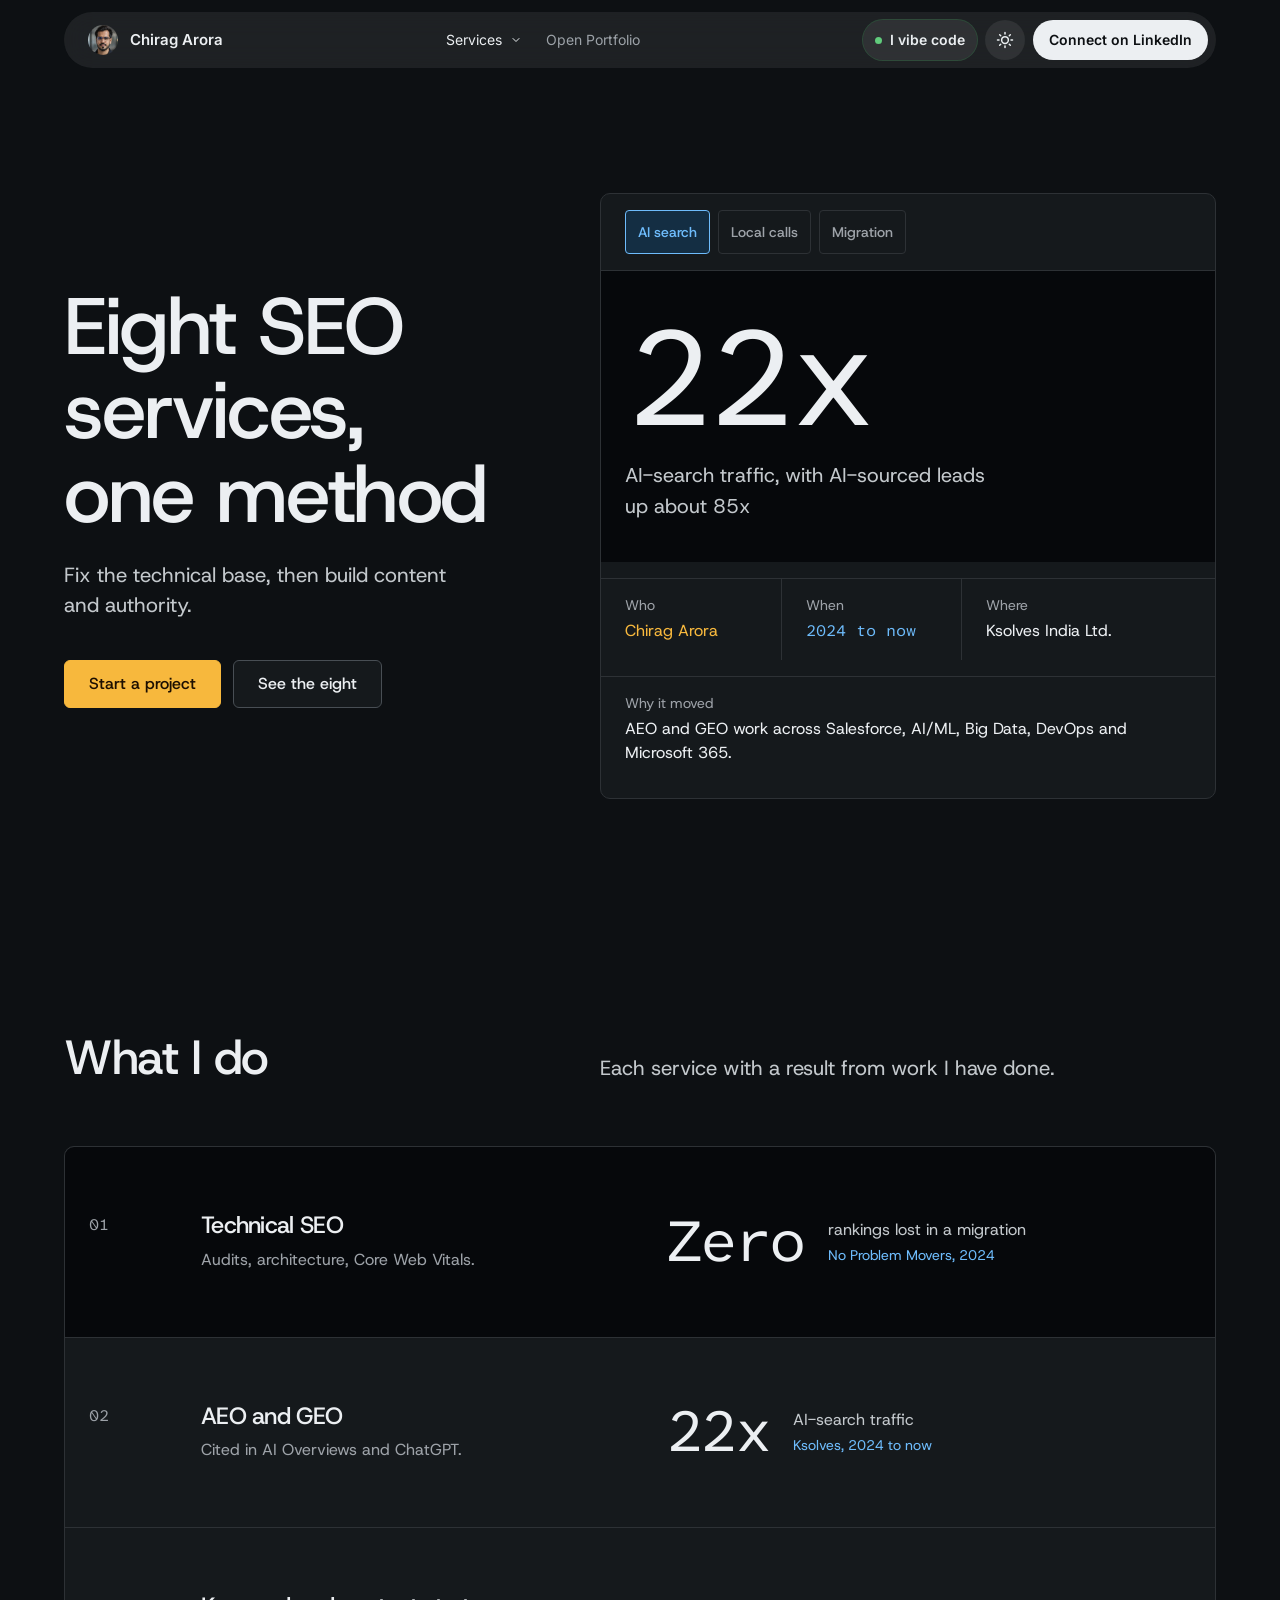
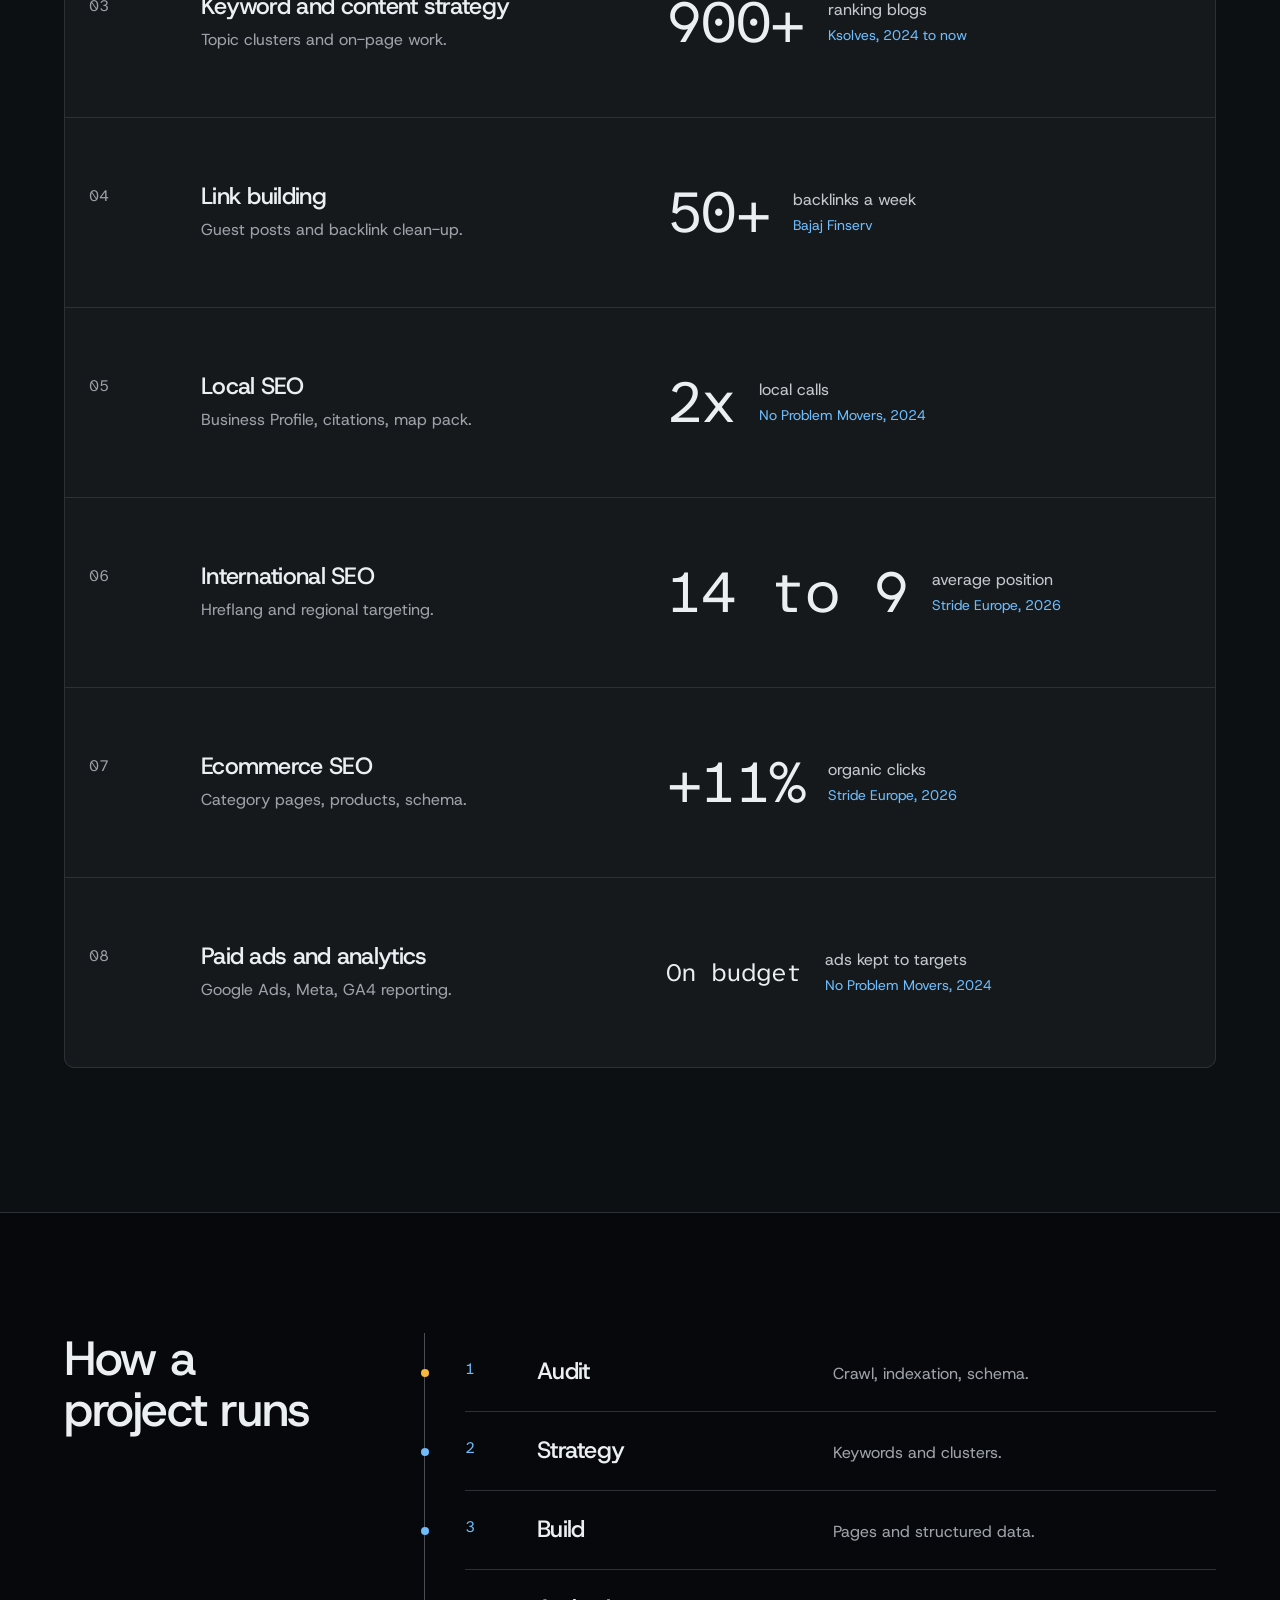
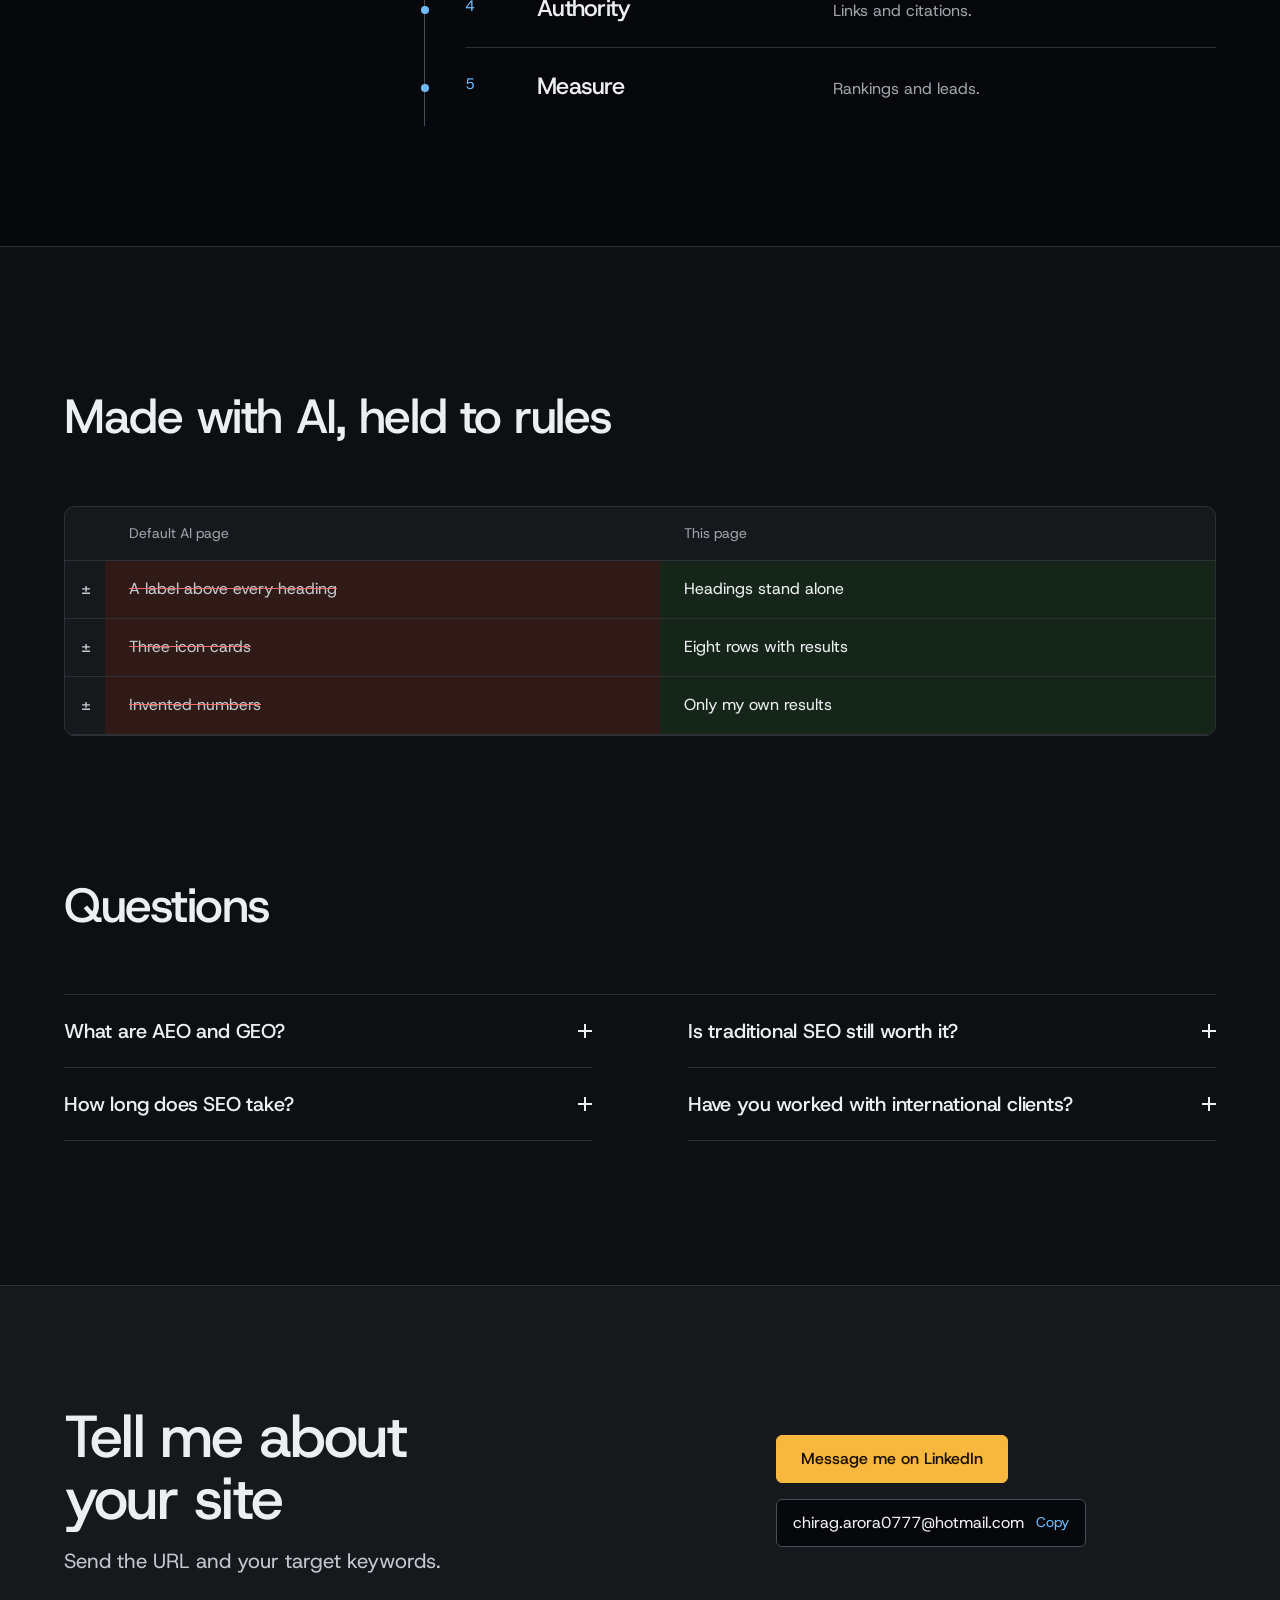
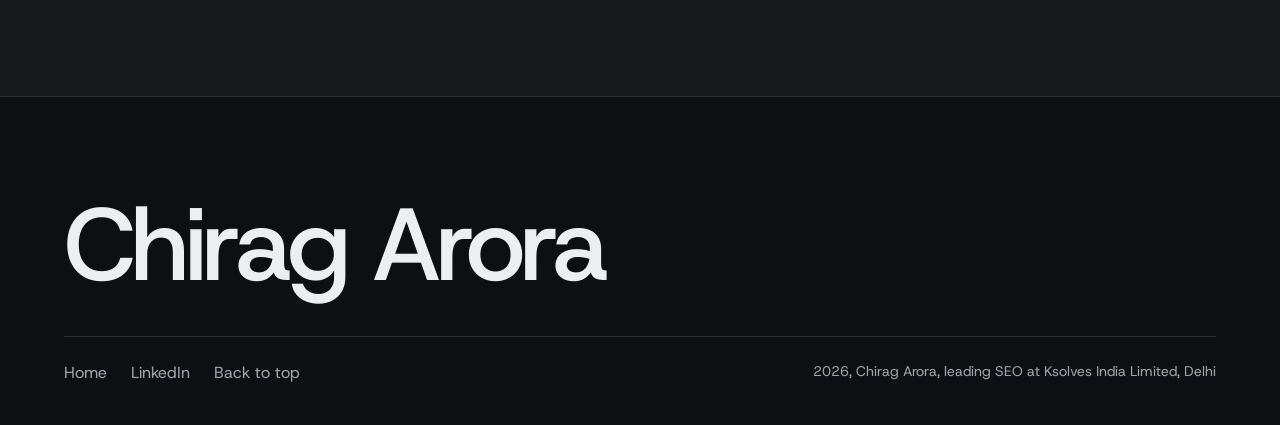
==== commit 79e157c7: "Services page: remove note strip, add USA to service area, full schema graph with FAQ, shorter meta " ====
--- a/services/index.html
+++ b/services/index.html
@@ -5,11 +5,12 @@
 <meta name="viewport" content="width=device-width, initial-scale=1, viewport-fit=cover">
 <meta name="robots" content="index, follow, max-image-preview:large, max-snippet:-1, max-video-preview:-1">
 <title>SEO Services: Technical, AEO and GEO, International, Ecommerce | Chirag Arora</title>
-<meta name="description" content="Eight SEO services from Chirag Arora, who leads SEO at Ksolves India Limited: technical SEO, AEO and GEO, keyword and content strategy, link building, local SEO, international SEO, ecommerce SEO, and paid ads with analytics.">
+<meta name="description" content="Hire an SEO analyst in Delhi for technical SEO, AEO and GEO, content strategy, link building, local, international and ecommerce SEO.">
 <link rel="canonical" href="https://ca0777.github.io/services/">
+<meta name="google-site-verification" content="mgU043Kld6WsMh5XY9aF6IZnKlvzDhqwMkcpvv3ZLZE">
 <link rel="icon" href="/favicon.svg" type="image/svg+xml">
 <meta property="og:title" content="SEO Services | Chirag Arora">
-<meta property="og:description" content="Technical SEO, AEO and GEO, keyword and content strategy, link building, local, international and ecommerce SEO.">
+<meta property="og:description" content="Hire an SEO analyst in Delhi for technical SEO, AEO and GEO, content strategy, link building, local, international and ecommerce SEO.">
 <meta property="og:url" content="https://ca0777.github.io/services/">
 <meta property="og:image" content="https://ca0777.github.io/chirag-portrait.webp">
 <meta name="twitter:card" content="summary_large_image">
@@ -24,26 +25,387 @@
 <script type="application/ld+json">
 {
   "@context": "https://schema.org",
-  "@type": "ProfessionalService",
-  "@id": "https://ca0777.github.io/services/#service",
-  "name": "SEO services by Chirag Arora",
-  "url": "https://ca0777.github.io/services/",
-  "provider": { "@id": "https://ca0777.github.io/#person" },
-  "areaServed": ["India", "Canada", "Europe"],
-  "hasOfferCatalog": {
-    "@type": "OfferCatalog",
-    "name": "SEO services",
-    "itemListElement": [
-      { "@type": "Offer", "itemOffered": { "@type": "Service", "name": "Technical SEO" } },
-      { "@type": "Offer", "itemOffered": { "@type": "Service", "name": "AEO and GEO" } },
-      { "@type": "Offer", "itemOffered": { "@type": "Service", "name": "Keyword and content strategy" } },
-      { "@type": "Offer", "itemOffered": { "@type": "Service", "name": "Link building" } },
-      { "@type": "Offer", "itemOffered": { "@type": "Service", "name": "Local SEO" } },
-      { "@type": "Offer", "itemOffered": { "@type": "Service", "name": "International SEO" } },
-      { "@type": "Offer", "itemOffered": { "@type": "Service", "name": "Ecommerce SEO" } },
-      { "@type": "Offer", "itemOffered": { "@type": "Service", "name": "Paid ads and analytics" } }
-    ]
-  }
+  "@graph": [
+    {
+      "@type": "WebPage",
+      "@id": "https://ca0777.github.io/services/#webpage",
+      "url": "https://ca0777.github.io/services/",
+      "name": "SEO Services | Chirag Arora",
+      "description": "Hire an SEO analyst in Delhi for technical SEO, AEO and GEO, content strategy, link building, local, international and ecommerce SEO.",
+      "inLanguage": "en",
+      "isPartOf": {
+        "@id": "https://ca0777.github.io/#website"
+      },
+      "breadcrumb": {
+        "@id": "https://ca0777.github.io/services/#breadcrumb"
+      },
+      "about": {
+        "@id": "https://ca0777.github.io/services/#service"
+      },
+      "mainEntity": {
+        "@id": "https://ca0777.github.io/services/#service"
+      }
+    },
+    {
+      "@type": "WebSite",
+      "@id": "https://ca0777.github.io/#website",
+      "url": "https://ca0777.github.io/",
+      "name": "Chirag Arora",
+      "publisher": {
+        "@id": "https://ca0777.github.io/#person"
+      }
+    },
+    {
+      "@type": "BreadcrumbList",
+      "@id": "https://ca0777.github.io/services/#breadcrumb",
+      "itemListElement": [
+        {
+          "@type": "ListItem",
+          "position": 1,
+          "name": "Home",
+          "item": "https://ca0777.github.io/"
+        },
+        {
+          "@type": "ListItem",
+          "position": 2,
+          "name": "Services",
+          "item": "https://ca0777.github.io/services/"
+        }
+      ]
+    },
+    {
+      "@type": "ProfessionalService",
+      "@id": "https://ca0777.github.io/services/#service",
+      "name": "SEO services by Chirag Arora",
+      "url": "https://ca0777.github.io/services/",
+      "description": "Hire an SEO analyst in Delhi for technical SEO, AEO and GEO, content strategy, link building, local, international and ecommerce SEO.",
+      "image": "https://ca0777.github.io/chirag-portrait.webp",
+      "address": {
+        "@type": "PostalAddress",
+        "addressLocality": "Delhi",
+        "addressCountry": "IN"
+      },
+      "provider": {
+        "@type": "Person",
+        "@id": "https://ca0777.github.io/#person",
+        "name": "Chirag Arora",
+        "url": "https://ca0777.github.io/",
+        "jobTitle": "Leading SEO at Ksolves India Limited"
+      },
+      "areaServed": [
+        {
+          "@type": "Country",
+          "name": "India"
+        },
+        {
+          "@type": "Country",
+          "name": "Canada"
+        },
+        {
+          "@type": "Country",
+          "name": "United States"
+        },
+        {
+          "@type": "Continent",
+          "name": "Europe"
+        }
+      ],
+      "knowsAbout": [
+        "Technical SEO",
+        "AEO and GEO",
+        "Keyword and content strategy",
+        "Link building",
+        "Local SEO",
+        "International SEO",
+        "Ecommerce SEO",
+        "Paid ads and analytics"
+      ],
+      "hasOfferCatalog": {
+        "@type": "OfferCatalog",
+        "name": "SEO services",
+        "itemListElement": [
+          {
+            "@type": "Offer",
+            "itemOffered": {
+              "@type": "Service",
+              "name": "Technical SEO",
+              "description": "Site audits, site architecture, internal linking and Core Web Vitals fixes so search engines can crawl, render and index every page that matters.",
+              "serviceType": "Technical SEO",
+              "provider": {
+                "@id": "https://ca0777.github.io/#person"
+              },
+              "areaServed": [
+                {
+                  "@type": "Country",
+                  "name": "India"
+                },
+                {
+                  "@type": "Country",
+                  "name": "Canada"
+                },
+                {
+                  "@type": "Country",
+                  "name": "United States"
+                },
+                {
+                  "@type": "Continent",
+                  "name": "Europe"
+                }
+              ]
+            }
+          },
+          {
+            "@type": "Offer",
+            "itemOffered": {
+              "@type": "Service",
+              "name": "AEO and GEO",
+              "description": "Answer-ready content and entity signals that help a brand get cited in Google AI Overviews, ChatGPT, Perplexity and Claude.",
+              "serviceType": "AEO and GEO",
+              "provider": {
+                "@id": "https://ca0777.github.io/#person"
+              },
+              "areaServed": [
+                {
+                  "@type": "Country",
+                  "name": "India"
+                },
+                {
+                  "@type": "Country",
+                  "name": "Canada"
+                },
+                {
+                  "@type": "Country",
+                  "name": "United States"
+                },
+                {
+                  "@type": "Continent",
+                  "name": "Europe"
+                }
+              ]
+            }
+          },
+          {
+            "@type": "Offer",
+            "itemOffered": {
+              "@type": "Service",
+              "name": "Keyword and content strategy",
+              "description": "Keyword research, topic clusters and on-page optimisation for landing pages, product pages, blogs and case studies.",
+              "serviceType": "Keyword and content strategy",
+              "provider": {
+                "@id": "https://ca0777.github.io/#person"
+              },
+              "areaServed": [
+                {
+                  "@type": "Country",
+                  "name": "India"
+                },
+                {
+                  "@type": "Country",
+                  "name": "Canada"
+                },
+                {
+                  "@type": "Country",
+                  "name": "United States"
+                },
+                {
+                  "@type": "Continent",
+                  "name": "Europe"
+                }
+              ]
+            }
+          },
+          {
+            "@type": "Offer",
+            "itemOffered": {
+              "@type": "Service",
+              "name": "Link building",
+              "description": "Guest posting and backlink profile clean-up, run as steady weekly campaigns.",
+              "serviceType": "Link building",
+              "provider": {
+                "@id": "https://ca0777.github.io/#person"
+              },
+              "areaServed": [
+                {
+                  "@type": "Country",
+                  "name": "India"
+                },
+                {
+                  "@type": "Country",
+                  "name": "Canada"
+                },
+                {
+                  "@type": "Country",
+                  "name": "United States"
+                },
+                {
+                  "@type": "Continent",
+                  "name": "Europe"
+                }
+              ]
+            }
+          },
+          {
+            "@type": "Offer",
+            "itemOffered": {
+              "@type": "Service",
+              "name": "Local SEO",
+              "description": "Google Business Profile, citations and local rankings managed with BrightLocal.",
+              "serviceType": "Local SEO",
+              "provider": {
+                "@id": "https://ca0777.github.io/#person"
+              },
+              "areaServed": [
+                {
+                  "@type": "Country",
+                  "name": "India"
+                },
+                {
+                  "@type": "Country",
+                  "name": "Canada"
+                },
+                {
+                  "@type": "Country",
+                  "name": "United States"
+                },
+                {
+                  "@type": "Continent",
+                  "name": "Europe"
+                }
+              ]
+            }
+          },
+          {
+            "@type": "Offer",
+            "itemOffered": {
+              "@type": "Service",
+              "name": "International SEO",
+              "description": "Hreflang, regional targeting and content for markets in Canada, Europe and India.",
+              "serviceType": "International SEO",
+              "provider": {
+                "@id": "https://ca0777.github.io/#person"
+              },
+              "areaServed": [
+                {
+                  "@type": "Country",
+                  "name": "India"
+                },
+                {
+                  "@type": "Country",
+                  "name": "Canada"
+                },
+                {
+                  "@type": "Country",
+                  "name": "United States"
+                },
+                {
+                  "@type": "Continent",
+                  "name": "Europe"
+                }
+              ]
+            }
+          },
+          {
+            "@type": "Offer",
+            "itemOffered": {
+              "@type": "Service",
+              "name": "Ecommerce SEO",
+              "description": "Category pages, product pages, schema and pagination for online stores.",
+              "serviceType": "Ecommerce SEO",
+              "provider": {
+                "@id": "https://ca0777.github.io/#person"
+              },
+              "areaServed": [
+                {
+                  "@type": "Country",
+                  "name": "India"
+                },
+                {
+                  "@type": "Country",
+                  "name": "Canada"
+                },
+                {
+                  "@type": "Country",
+                  "name": "United States"
+                },
+                {
+                  "@type": "Continent",
+                  "name": "Europe"
+                }
+              ]
+            }
+          },
+          {
+            "@type": "Offer",
+            "itemOffered": {
+              "@type": "Service",
+              "name": "Paid ads and analytics",
+              "description": "Google Ads and Meta lead-gen campaigns, reported through GA4 and Search Console.",
+              "serviceType": "Paid ads and analytics",
+              "provider": {
+                "@id": "https://ca0777.github.io/#person"
+              },
+              "areaServed": [
+                {
+                  "@type": "Country",
+                  "name": "India"
+                },
+                {
+                  "@type": "Country",
+                  "name": "Canada"
+                },
+                {
+                  "@type": "Country",
+                  "name": "United States"
+                },
+                {
+                  "@type": "Continent",
+                  "name": "Europe"
+                }
+              ]
+            }
+          }
+        ]
+      }
+    },
+    {
+      "@type": "FAQPage",
+      "@id": "https://ca0777.github.io/services/#faq",
+      "mainEntity": [
+        {
+          "@type": "Question",
+          "name": "What are AEO and GEO?",
+          "acceptedAnswer": {
+            "@type": "Answer",
+            "text": "Work that gets your brand cited in AI answers."
+          }
+        },
+        {
+          "@type": "Question",
+          "name": "Is traditional SEO still worth it?",
+          "acceptedAnswer": {
+            "@type": "Answer",
+            "text": "Yes. AI answers pull from pages that already rank."
+          }
+        },
+        {
+          "@type": "Question",
+          "name": "How long does SEO take?",
+          "acceptedAnswer": {
+            "@type": "Answer",
+            "text": "Technical fixes in weeks, content in three to six months."
+          }
+        },
+        {
+          "@type": "Question",
+          "name": "Have you worked with international clients?",
+          "acceptedAnswer": {
+            "@type": "Answer",
+            "text": "Yes. India, Canada and Europe."
+          }
+        }
+      ]
+    }
+  ]
 }
 </script>
 <noscript><style>.mega, .vibe-dropdown { display: none; }</style></noscript>
@@ -62,7 +424,7 @@
 <div class="mega-panel">
 <div class="mega-lead">
 <div class="reading measured">22x<small>AI-search traffic at Ksolves India Ltd., 2024 to now</small></div>
-<h3>SEO and AI-search growth for teams in India, Canada and Europe</h3>
+<h3>SEO and AI-search growth for teams in India, Canada, the USA and Europe</h3>
 <a class="btn" href="./#ledger">Explore services</a>
 </div>
 <div class="mega-body">
@@ -201,11 +563,6 @@
 <div class="diff-row" role="row"><b role="cell">&plusmn;</b><span class="minus" role="cell">A label above every heading</span><span class="plus" role="cell">Headings stand alone</span></div>
 <div class="diff-row" role="row"><b role="cell">&plusmn;</b><span class="minus" role="cell">Three icon cards</span><span class="plus" role="cell">Eight rows with results</span></div>
 <div class="diff-row" role="row"><b role="cell">&plusmn;</b><span class="minus" role="cell">Invented numbers</span><span class="plus" role="cell">Only my own results</span></div>
-<dl class="diff-note">
-<div><dt>Made with</dt><dd>Claude Code, Hallmark</dd></div>
-<div><dt>Rules failed</dt><dd class="measured" id="lint-fail">0</dd></div>
-<div><dt>Checked at</dt><dd class="measured">1440, 1920, 375 px</dd></div>
-</dl>
 </div>
 </div>
 </section>
--- a/services/page.css
+++ b/services/page.css
@@ -152,12 +152,6 @@
 .diff-row b { font: 500 var(--text-md)/1.5 var(--font-outlier); color: var(--color-ink-2); padding-inline: var(--space-md); }
 .diff-row .minus { background: var(--color-bad-soft); text-decoration: line-through; text-decoration-color: var(--color-bad); color: var(--color-ink-2); }
 .diff-row .plus { background: var(--color-ok-soft); }
-.diff-note { display: grid; grid-template-columns: repeat(3, minmax(0, 1fr)); background: var(--color-paper-3); }
-.diff-note div { padding: var(--space-md) var(--space-lg); border-right: 1px solid var(--color-rule); }
-.diff-note div:last-child { border-right: 0; }
-.diff-note dt { font-size: var(--text-sm); color: var(--color-muted); }
-.diff-note dd { margin: var(--space-3xs) 0 0; }
-.diff-note .measured { color: var(--color-cool); }
 
 /* ---------- Questions ---------- */
 .faq-sec { padding-block: 0 var(--section-gap); }
@@ -207,8 +201,6 @@
   .rp-meta div:nth-child(3) { grid-column: 1 / -1; border-top: 1px solid var(--color-rule); border-right: 0; }
   .diff-cols, .diff-row { grid-template-columns: 32px minmax(0, 1fr); }
   .diff-cols span:nth-child(3), .diff-row span:nth-child(3) { grid-column: 2; }
-  .diff-note { grid-template-columns: minmax(0, 1fr); }
-  .diff-note div { border-right: 0; border-bottom: 1px solid var(--color-rule); }
   .faq p { padding-right: 0; }
   .faqs { grid-template-columns: minmax(0, 1fr); }
   .foot-links span { margin-left: 0; flex-basis: 100%; }
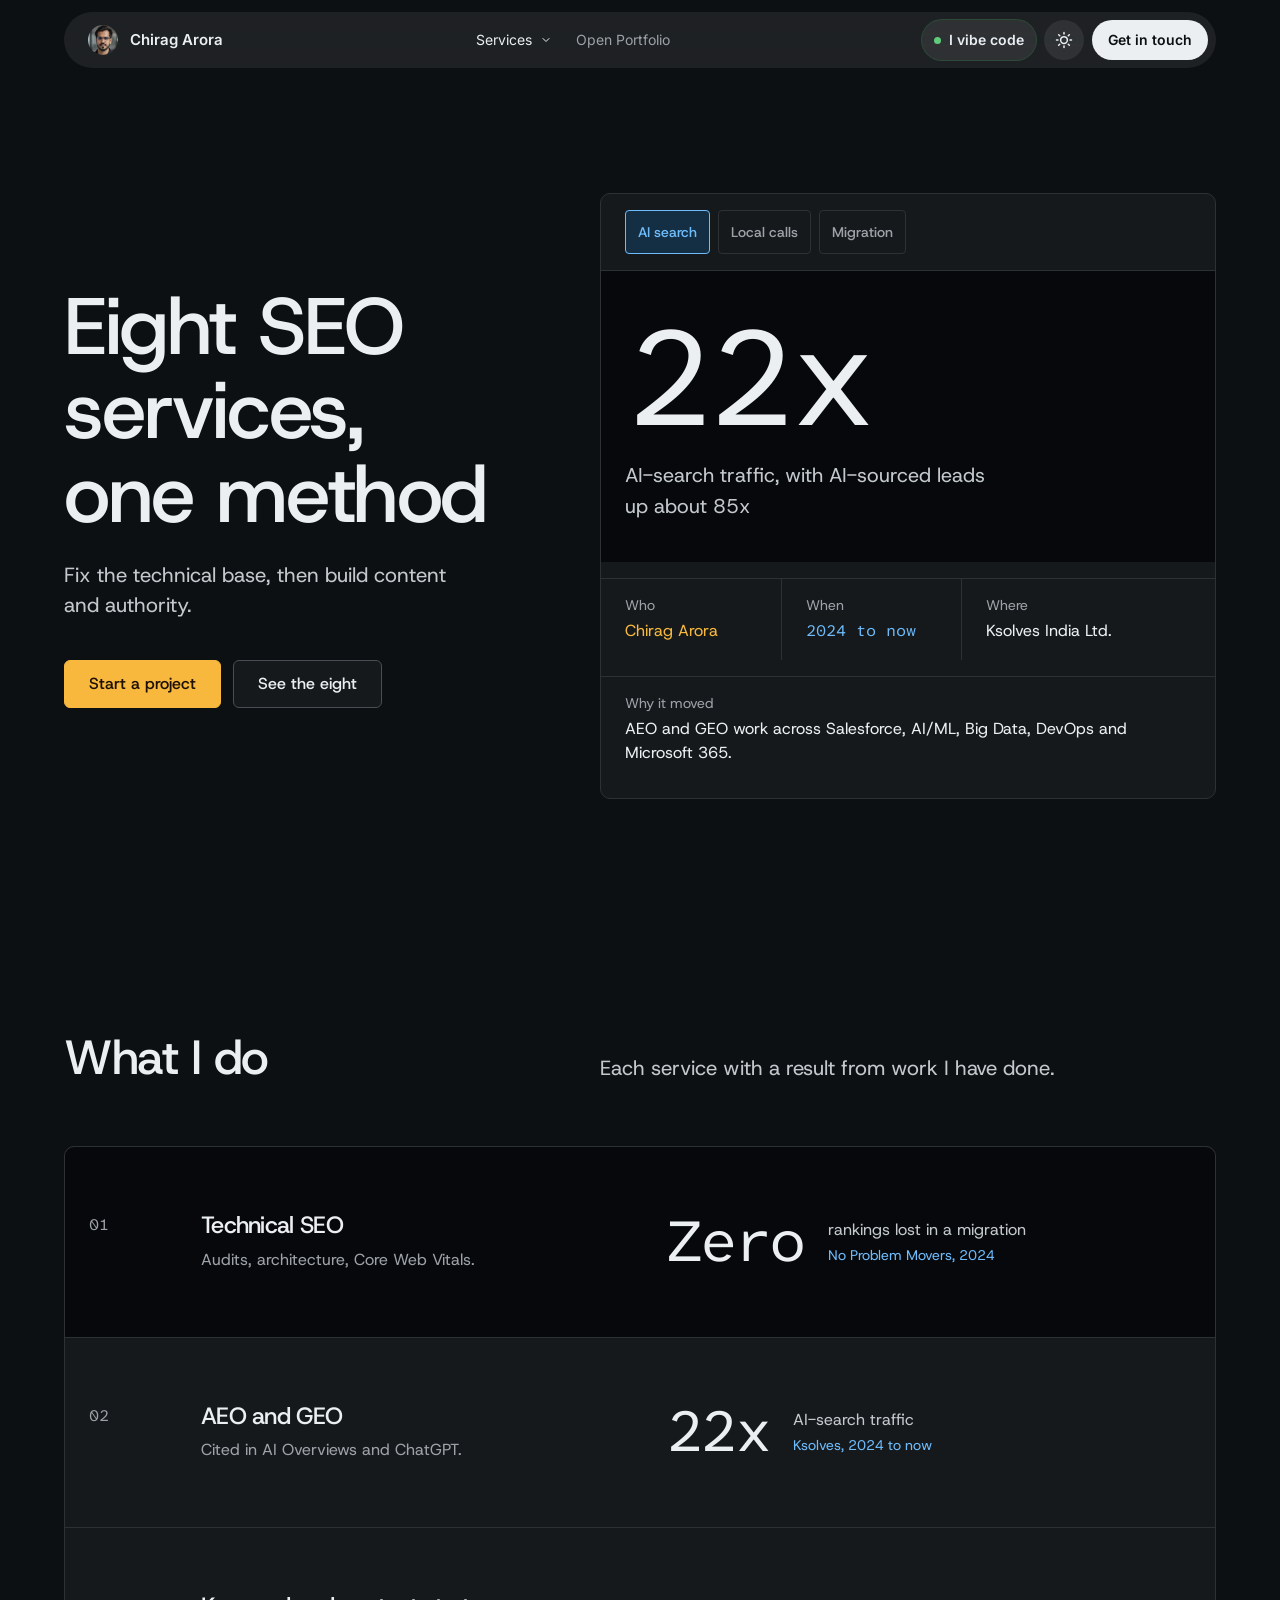
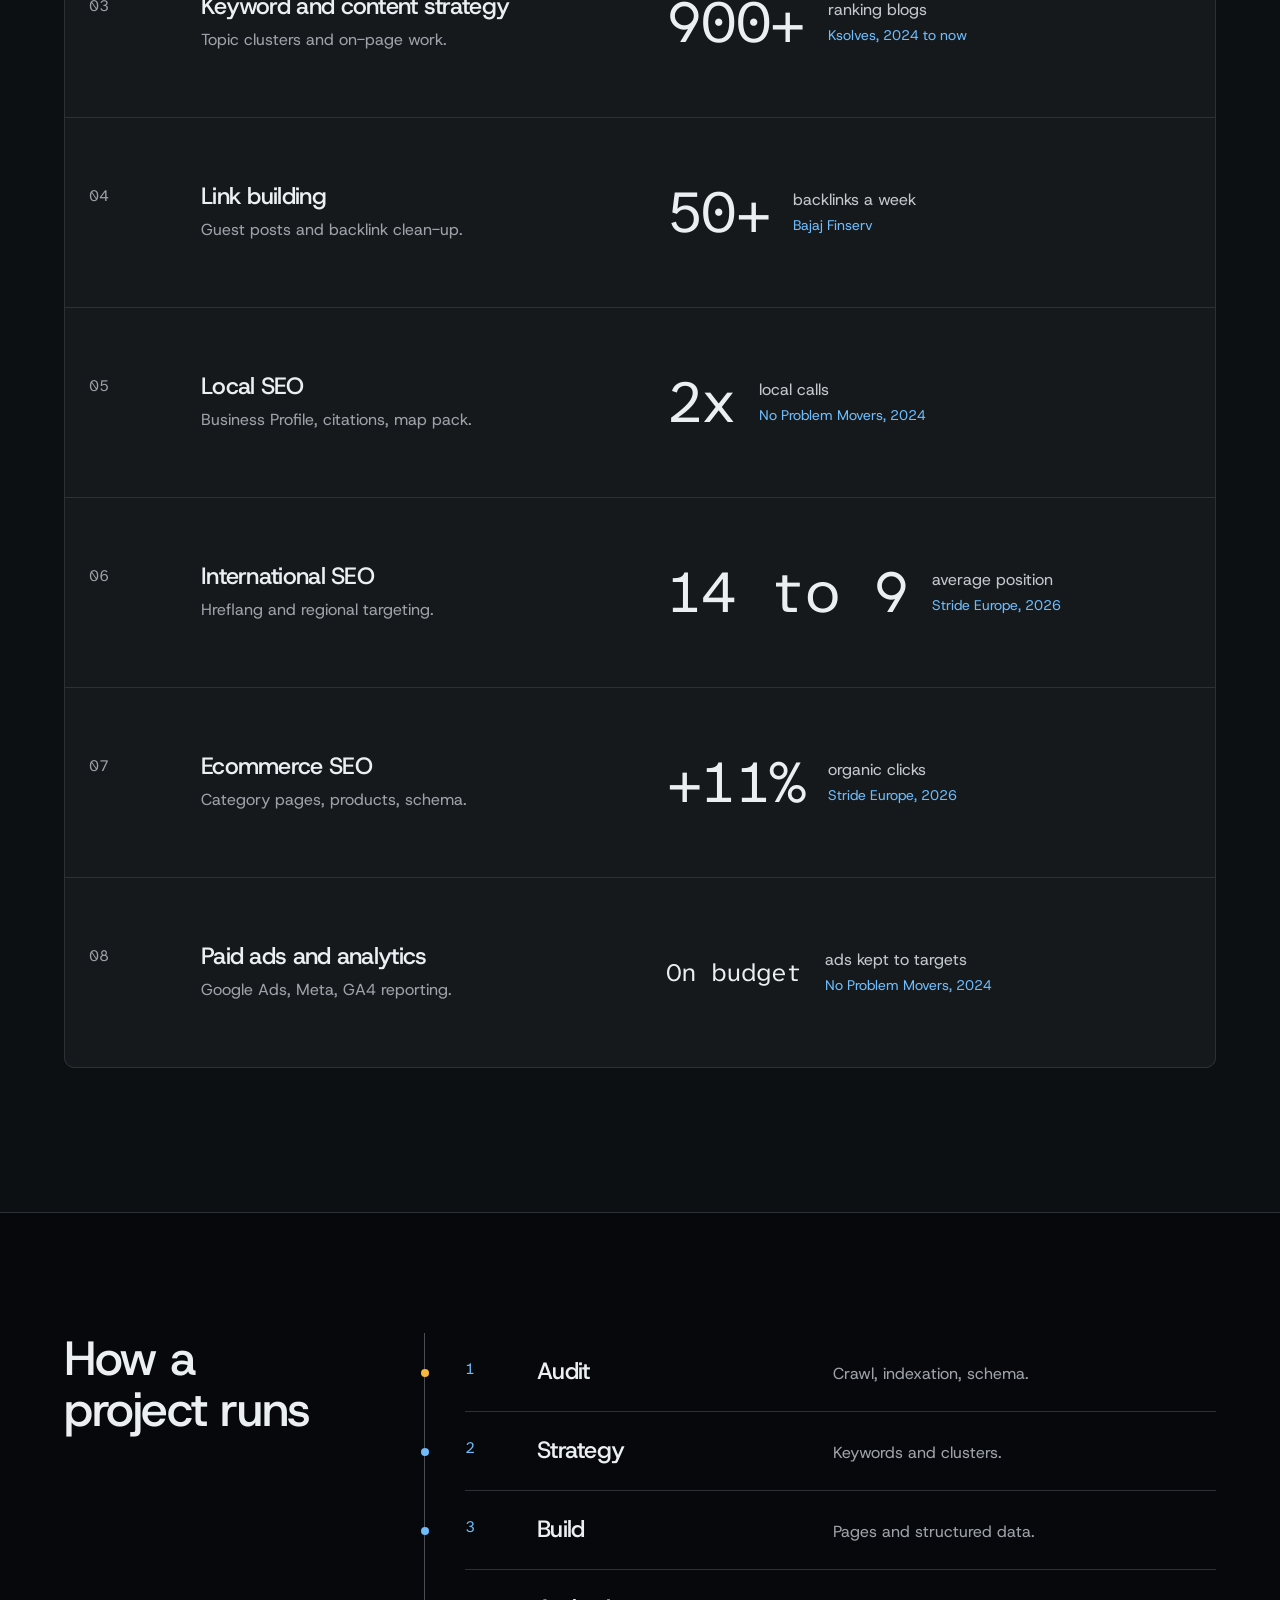
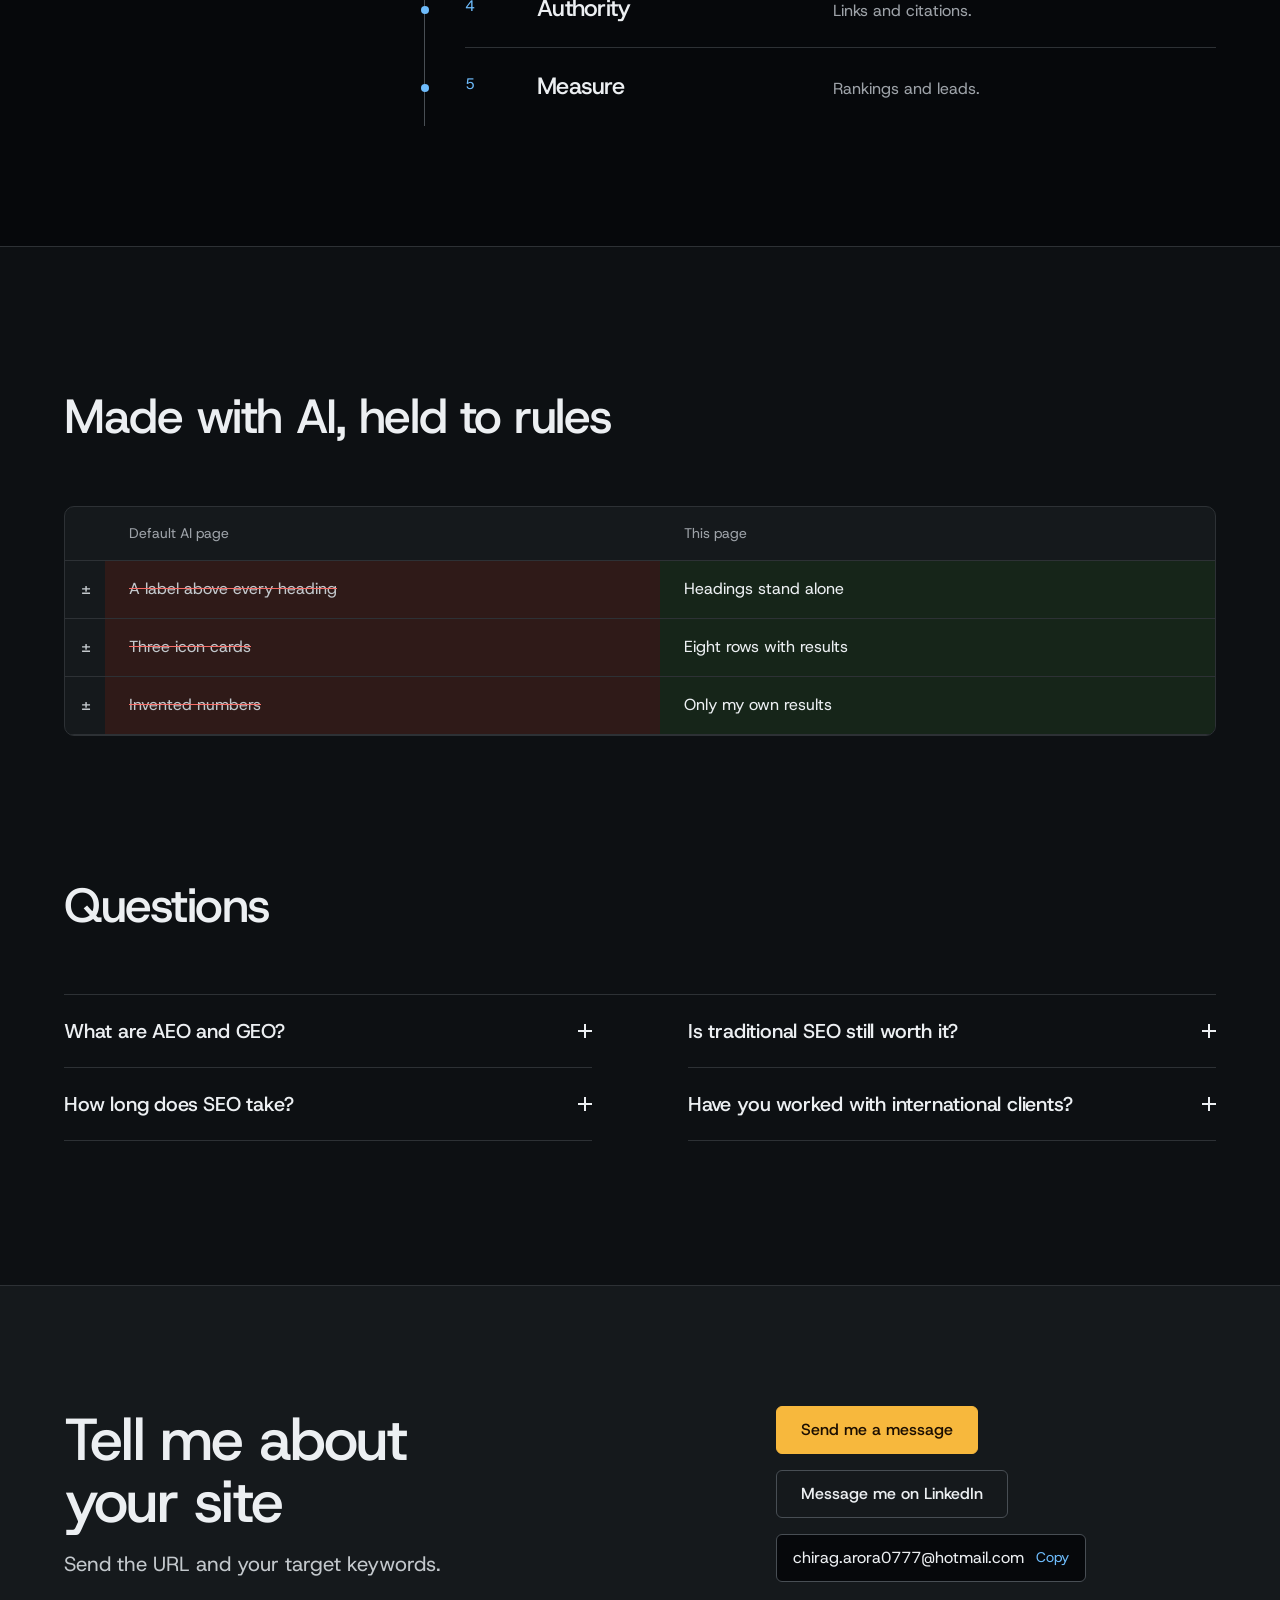
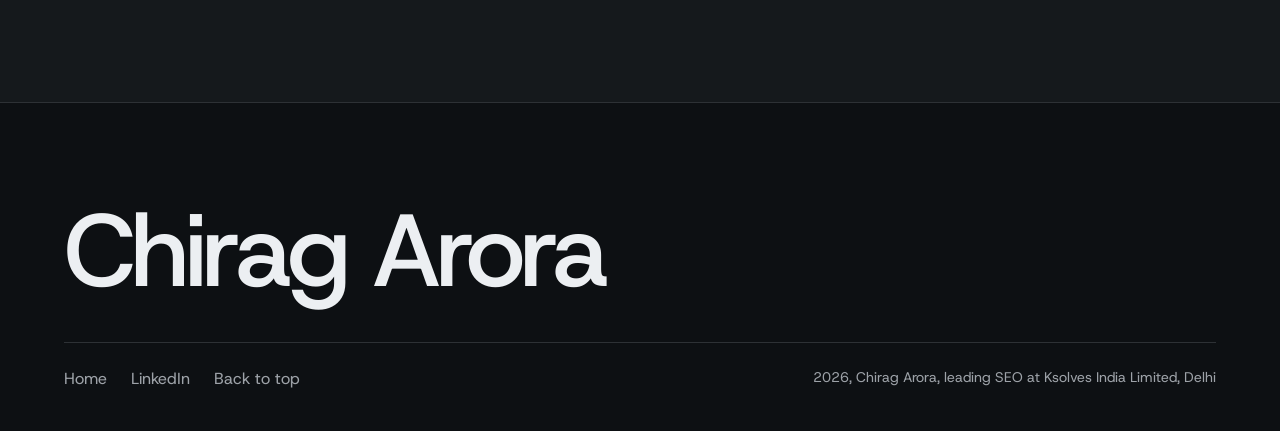
==== commit 518bb759: "Services page: Get in touch nav button, contact form dialog, Send me a message button Co-Authored-By" ====
--- a/services/index.html
+++ b/services/index.html
@@ -415,7 +415,7 @@
 <header class="nav">
 <div class="container">
 <div class="nav-inner">
-<a class="brand" href="../"><img src="../chirag-headshot.webp" alt="" width="30" height="30">Chirag Arora</a>
+<a class="brand" href="../"><img src="../chirag-headshot.webp" alt="" width="30" height="30"><span class="brand-name">Chirag Arora</span></a>
 <ul class="nav-links" aria-label="Sections">
 <li class="has-mega">
 <button class="mega-trigger" type="button" aria-expanded="false" aria-controls="mega" aria-current="page">Services
@@ -457,7 +457,7 @@
 <button class="theme-toggle" type="button" aria-label="Switch to light mode" title="Switch to light mode">
 <svg viewBox="0 0 24 24" aria-hidden="true"><circle cx="12" cy="12" r="4.5"/><path d="M12 2v2M12 20v2M4.9 4.9l1.4 1.4M17.7 17.7l1.4 1.4M2 12h2M20 12h2M4.9 19.1l1.4-1.4M17.7 6.3l1.4-1.4"/></svg>
 </button>
-<a class="nbtn" href="https://www.linkedin.com/in/chiragarora0777/" target="_blank" rel="noopener"><span class="hide-sm">Connect on&nbsp;</span>LinkedIn</a>
+<button class="nbtn" type="button" data-open-contact>Get in touch</button>
 </div>
 </div>
 </div>
@@ -591,7 +591,8 @@
 <p class="lead">Send the URL and your target keywords.</p>
 </div>
 <div class="side">
-<a class="btn" href="https://www.linkedin.com/in/chiragarora0777/" target="_blank" rel="noopener">Message me on LinkedIn</a>
+<button class="btn" type="button" data-open-contact>Send me a message</button>
+<a class="btn btn--quiet" href="https://www.linkedin.com/in/chiragarora0777/" target="_blank" rel="noopener">Message me on LinkedIn</a>
 <button class="copy" id="copy-email" type="button" data-copy="chirag.arora0777@hotmail.com"><span>chirag.arora0777@hotmail.com</span><small>Copy</small></button>
 </div>
 </div>
@@ -658,5 +659,48 @@
   });
 })();
 </script>
+<dialog class="contact-dialog" id="contact-dialog" aria-labelledby="contact-title">
+<button class="dlg-close" type="button" aria-label="Close" data-close-contact>&times;</button>
+<h2 id="contact-title">Get in touch</h2>
+<p>Tell me about your site and goals. I will reply by email.</p>
+<form class="contact-form" id="contact-form" novalidate>
+<input type="text" name="name" placeholder="Your name" autocomplete="name" required aria-label="Your name">
+<input type="email" name="email" placeholder="Your email" autocomplete="email" required aria-label="Your email">
+<textarea name="message" placeholder="How can I help?" required aria-label="Message"></textarea>
+<input class="hp" type="text" name="website" tabindex="-1" autocomplete="off" aria-hidden="true">
+<button class="btn" type="submit">Send message</button>
+<p class="form-status" id="form-status" role="status" aria-live="polite"></p>
+</form>
+</dialog>
+<script>
+(function () {
+  var dlg = document.getElementById('contact-dialog');
+  var form = document.getElementById('contact-form');
+  var status = document.getElementById('form-status');
+  var btn = form.querySelector('button[type="submit"]');
+  var ENDPOINT = 'https://script.google.com/macros/s/AKfycbxeTAq11GOzVZalDcH7WYIEX6-tQOHOrnY2oisGySSXRjmHSLjyxyZ3LsK5imxUINFhcA/exec';
+  document.querySelectorAll('[data-open-contact]').forEach(function (b) {
+    b.addEventListener('click', function () {
+      if (dlg.showModal) dlg.showModal(); else dlg.setAttribute('open', '');
+      form.elements.name.focus();
+    });
+  });
+  dlg.querySelector('[data-close-contact]').addEventListener('click', function () { dlg.close(); });
+  dlg.addEventListener('click', function (e) { if (e.target === dlg) dlg.close(); });
+  function say(msg, cls) { status.textContent = msg; status.className = 'form-status' + (cls ? ' ' + cls : ''); }
+  form.addEventListener('submit', function (e) {
+    e.preventDefault();
+    var f = form.elements;
+    if (!f.name.value.trim() || !/^\S+@\S+\.\S+$/.test(f.email.value) || !f.message.value.trim()) {
+      say('Please fill in your name, a valid email and a message.', 'err'); return;
+    }
+    btn.disabled = true; say('Sending...');
+    fetch(ENDPOINT, { method: 'POST', mode: 'no-cors', body: new FormData(form) })
+      .then(function () { say('Thanks! Your message is on its way. I will reply soon.', 'ok'); form.reset(); })
+      .catch(function () { say('Could not send. Please message me on LinkedIn instead.', 'err'); })
+      .then(function () { btn.disabled = false; });
+  });
+})();
+</script>
 </body>
 </html>
--- a/services/page.css
+++ b/services/page.css
@@ -228,3 +228,32 @@
   --color-ok: oklch(45% 0.13 150); --color-ok-soft: oklch(93% 0.05 150); --color-bad: oklch(50% 0.17 25); --color-bad-soft: oklch(93% 0.04 25);
 }
 .nav-links .mega .btn { color: var(--color-accent-ink); }
+
+/* Mobile nav fix: keep pill on one line, drop name text on small screens */
+.vibe-trigger { white-space: nowrap; flex: none; }
+.nav-inner { min-width: 0; }
+.nav-actions { flex: none; }
+@media (max-width: 480px) {
+  .nav-inner { padding: 6px 6px 6px 10px; gap: 8px; }
+  .brand-name { display: none; }
+  .vibe-trigger { padding: 0 12px; font-size: 13px; }
+}
+@media (max-width: 350px) {
+  .nav-actions { gap: 4px; }
+  .vibe-trigger { padding: 0 10px; font-size: 12px; }
+}
+
+/* Contact dialog */
+.contact-dialog { border: 1px solid var(--color-rule-2); border-radius: 24px; padding: clamp(28px, 5vw, 44px); width: min(92vw, 560px); background: var(--color-paper-2); color: var(--color-ink); position: fixed; margin: auto; }
+.contact-dialog::backdrop { background: rgba(0,0,0,.65); backdrop-filter: blur(4px); }
+.contact-dialog h2 { font-size: 30px; line-height: 1.15; margin: 0 0 6px; }
+.contact-dialog > p { color: var(--color-muted); margin: 0 0 20px; font-size: 15px; }
+.dlg-close { position: absolute; top: 14px; right: 16px; width: 36px; height: 36px; border: 0; border-radius: 50%; background: var(--color-paper-3); color: var(--color-ink); font-size: 22px; line-height: 1; cursor: pointer; }
+.contact-form { display: grid; gap: 12px; }
+.contact-form input, .contact-form textarea { width: 100%; box-sizing: border-box; background: var(--color-paper-3); color: var(--color-ink); border: 1px solid var(--color-rule-2); font: 400 15px/1.4 var(--font-body); padding: 14px 16px; border-radius: 12px; }
+.contact-form textarea { min-height: 130px; resize: vertical; }
+.contact-form input:focus, .contact-form textarea:focus { outline: none; border-color: var(--color-accent); }
+.contact-form .hp { position: absolute; left: -9999px; width: 1px; height: 1px; opacity: 0; }
+.contact-form .btn { justify-self: center; }
+.form-status { min-height: 1.4em; text-align: center; font-size: 14px; margin: 0; color: var(--color-muted); }
+.form-status.ok { color: #3cb371; } .form-status.err { color: #ff6b6b; }
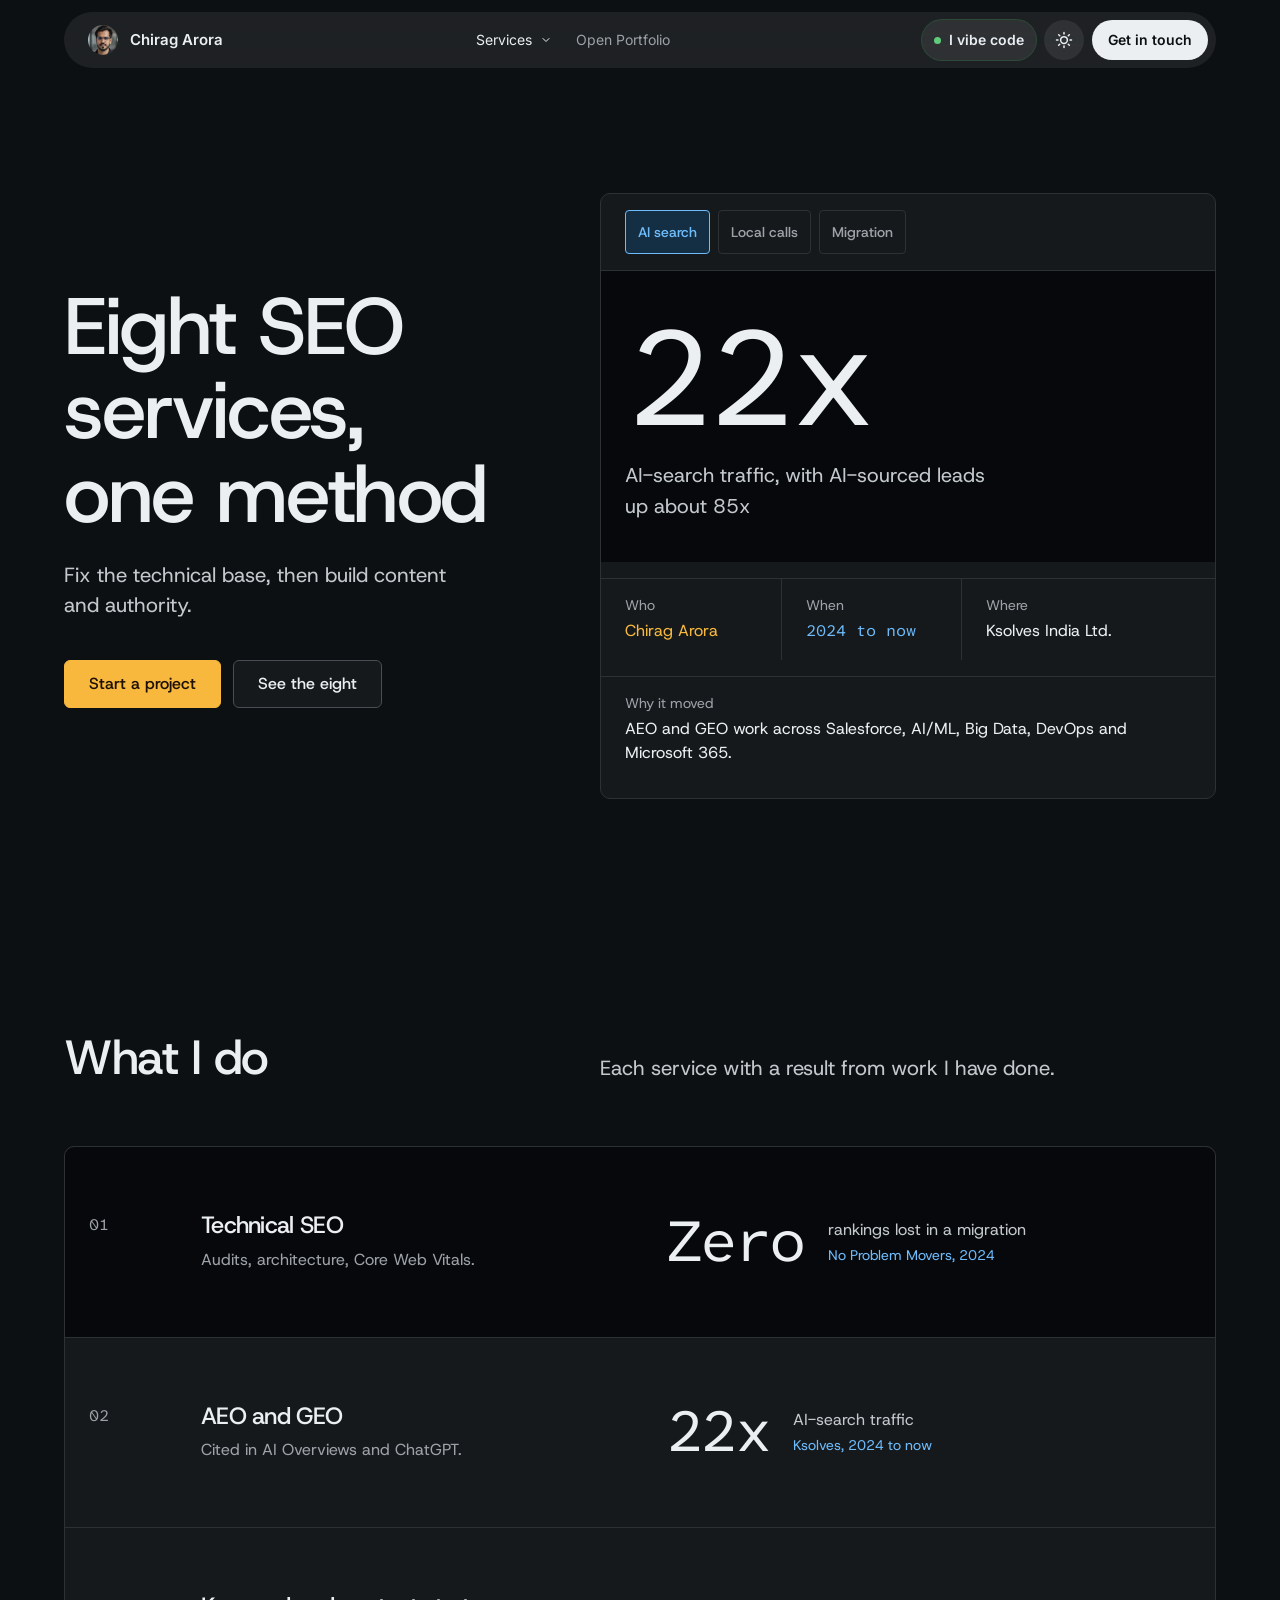
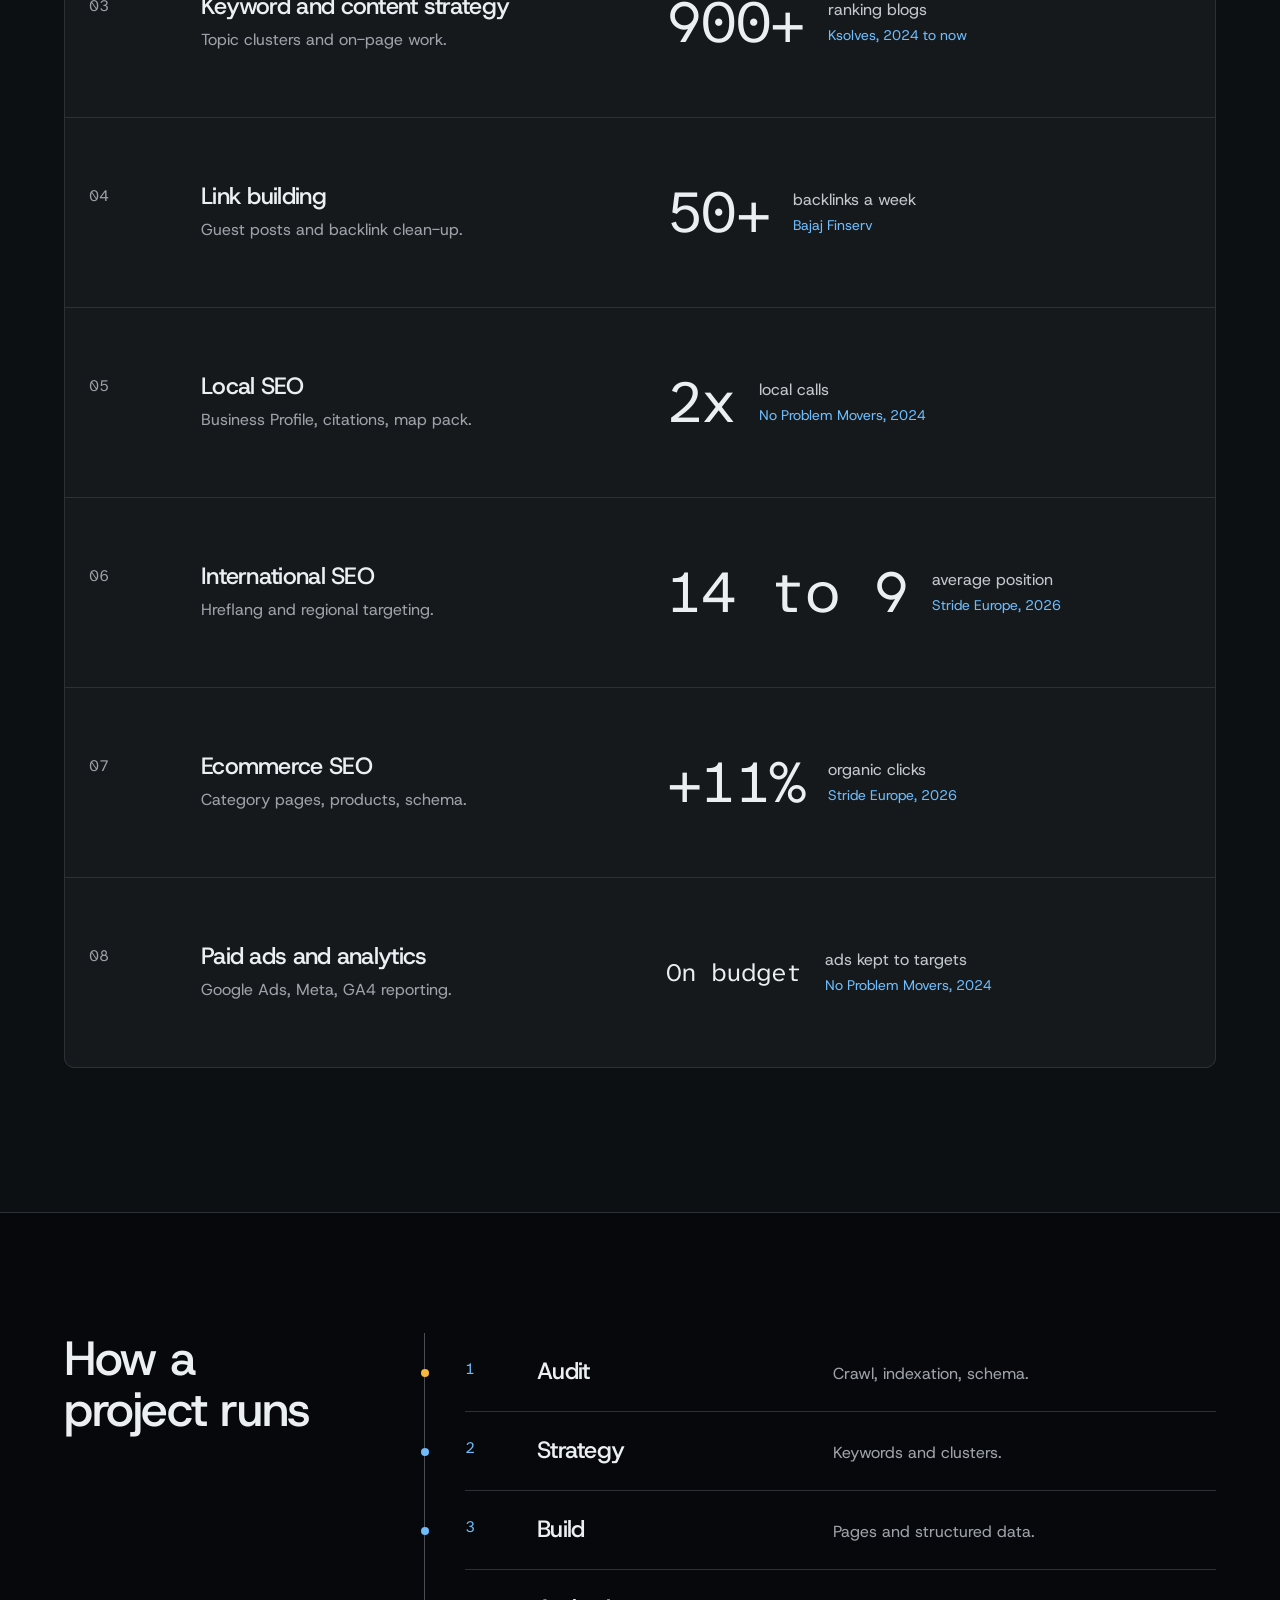
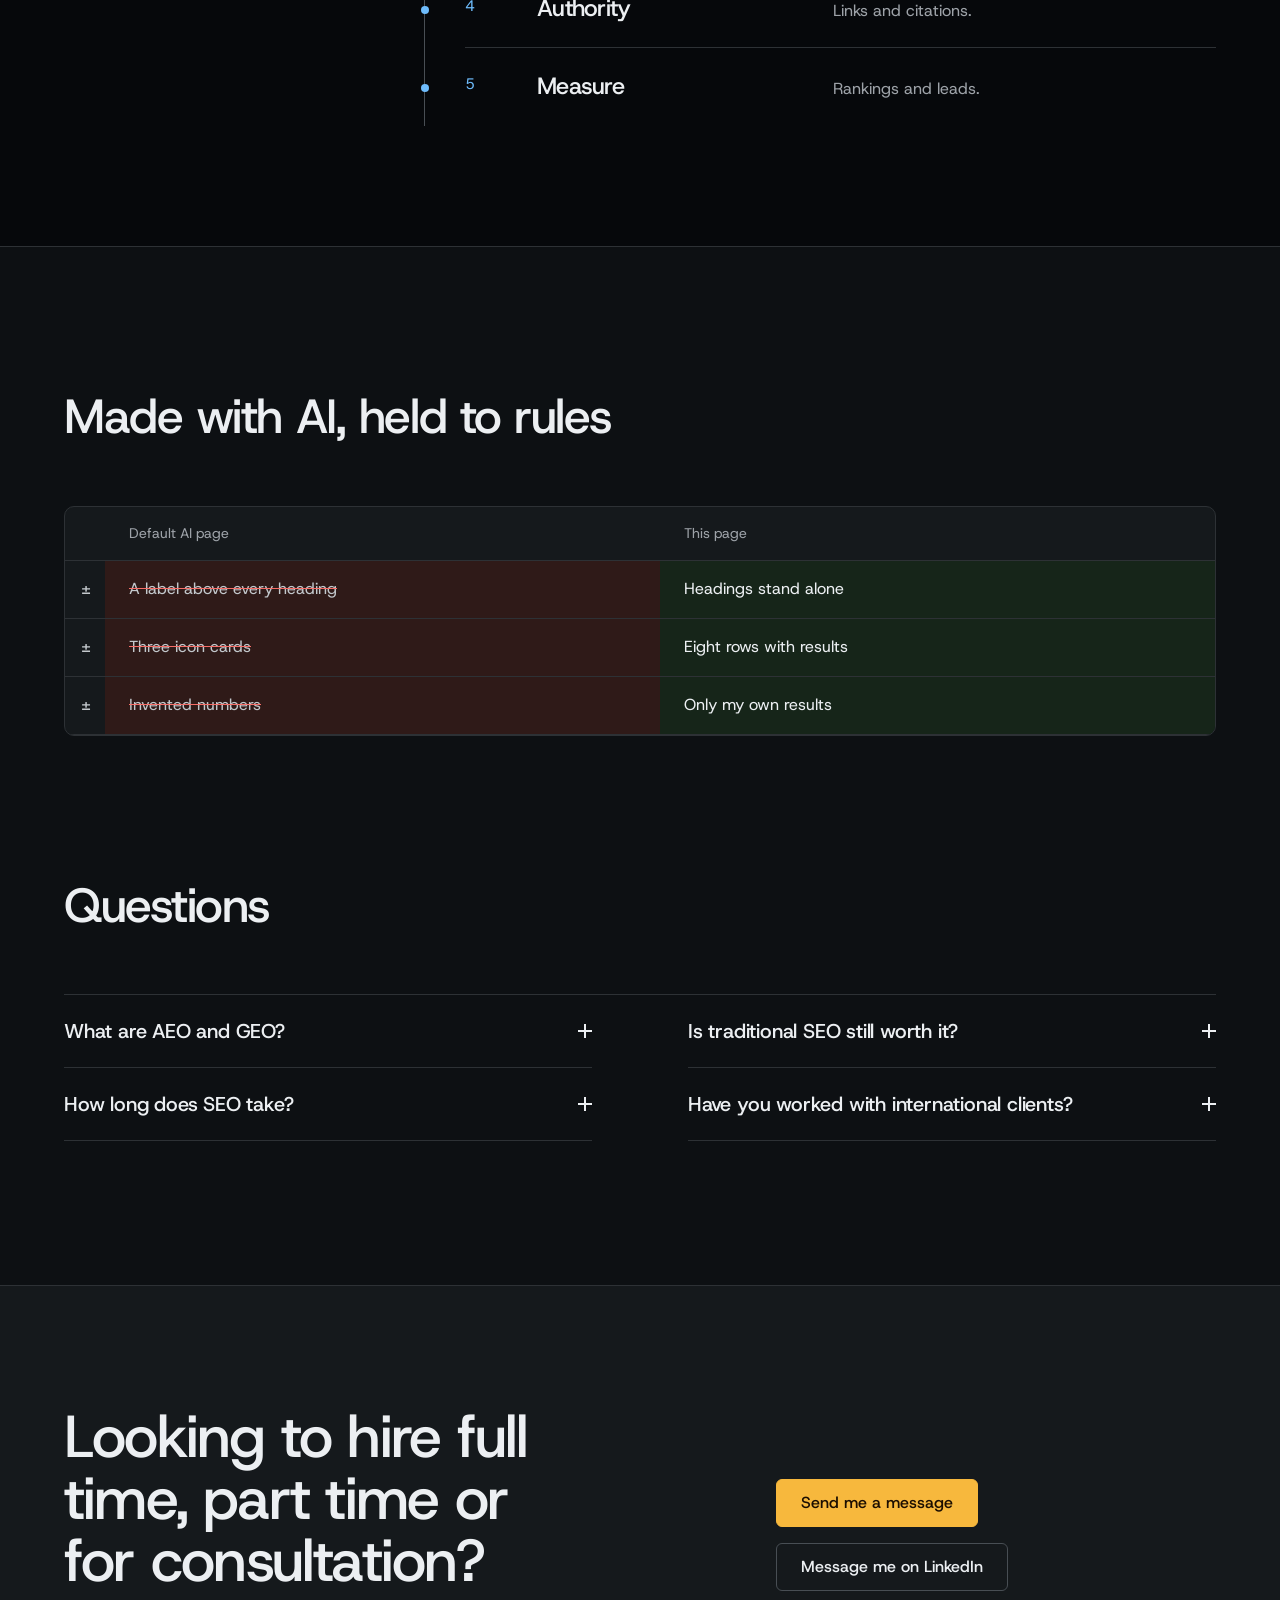
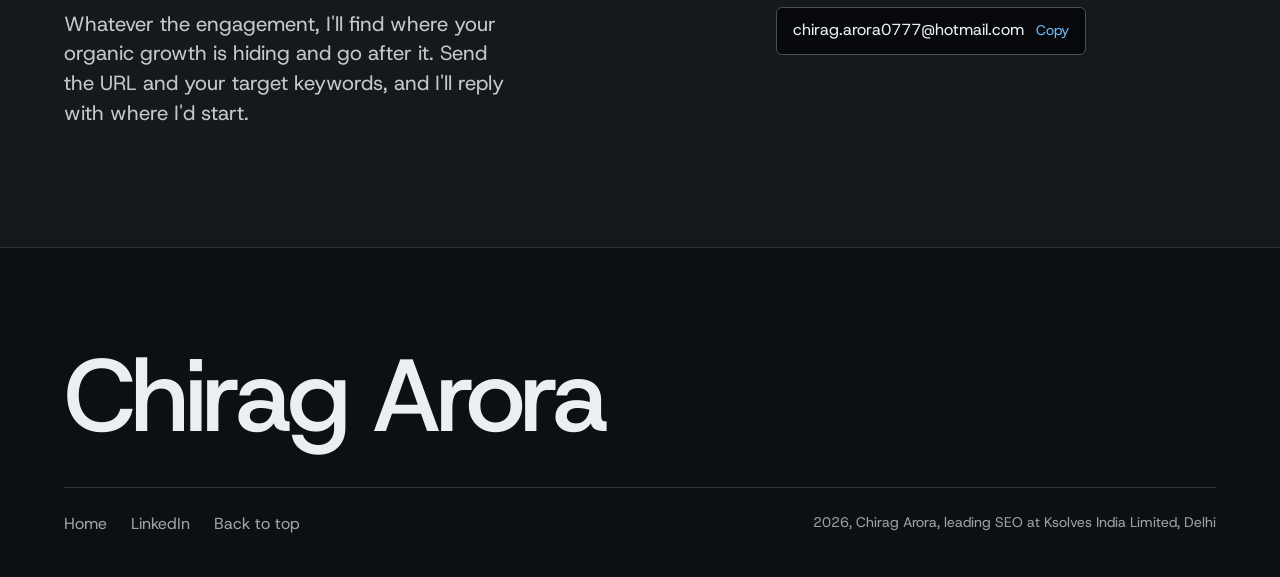
==== commit 12c12ad2: "Services page: hiring-focused closing section copy Co-Authored-By: Claude Sonnet 5.5 <noreply@anthro" ====
--- a/services/index.html
+++ b/services/index.html
@@ -439,7 +439,7 @@
 <li><a href="./#ecommerce-seo"><span class="mega-ic"><svg viewBox="0 0 24 24" aria-hidden="true"><path d="M3 4h2.5l2.2 10.5h9.6L19.5 7H6.4"/><circle cx="9" cy="19" r="1.4"/><circle cx="17" cy="19" r="1.4"/></svg></span><span><strong>Ecommerce SEO</strong><span>Category and product pages</span></span></a></li>
 <li><a href="./#paid-analytics"><span class="mega-ic"><svg viewBox="0 0 24 24" aria-hidden="true"><circle cx="12" cy="12" r="9"/><circle cx="12" cy="12" r="5"/><circle cx="12" cy="12" r="1"/></svg></span><span><strong>Paid ads and analytics</strong><span>Lead-gen with GA4 reporting</span></span></a></li>
 </ul>
-<div class="mega-foot"><span>Not sure which fits? Tell me about the site.</span><a class="btn" href="https://www.linkedin.com/in/chiragarora0777/" target="_blank" rel="noopener">Start a project</a></div>
+<div class="mega-foot"><span>Not sure which fits? Tell me about the site.</span><button class="btn" type="button" data-open-contact>Start a project</button></div>
 </div>
 </div>
 </div>
@@ -471,7 +471,7 @@
 <h1 id="h1">Eight SEO services, one method</h1>
 <p class="lead">Fix the technical base, then build content and authority.</p>
 <div class="actions">
-<a class="btn" href="https://www.linkedin.com/in/chiragarora0777/" target="_blank" rel="noopener">Start a project</a>
+<button class="btn" type="button" data-open-contact>Start a project</button>
 <a class="btn btn--quiet" href="#ledger">See the eight</a>
 </div>
 </div>
@@ -587,8 +587,8 @@
 <section class="close" id="contact" aria-labelledby="h-close">
 <div class="container close-grid">
 <div>
-<h2 id="h-close">Tell me about your site</h2>
-<p class="lead">Send the URL and your target keywords.</p>
+<h2 id="h-close">Looking to hire full time, part time or for consultation?</h2>
+<p class="lead">Whatever the engagement, I'll find where your organic growth is hiding and go after it. Send the URL and your target keywords, and I'll reply with where I'd start.</p>
 </div>
 <div class="side">
 <button class="btn" type="button" data-open-contact>Send me a message</button>
